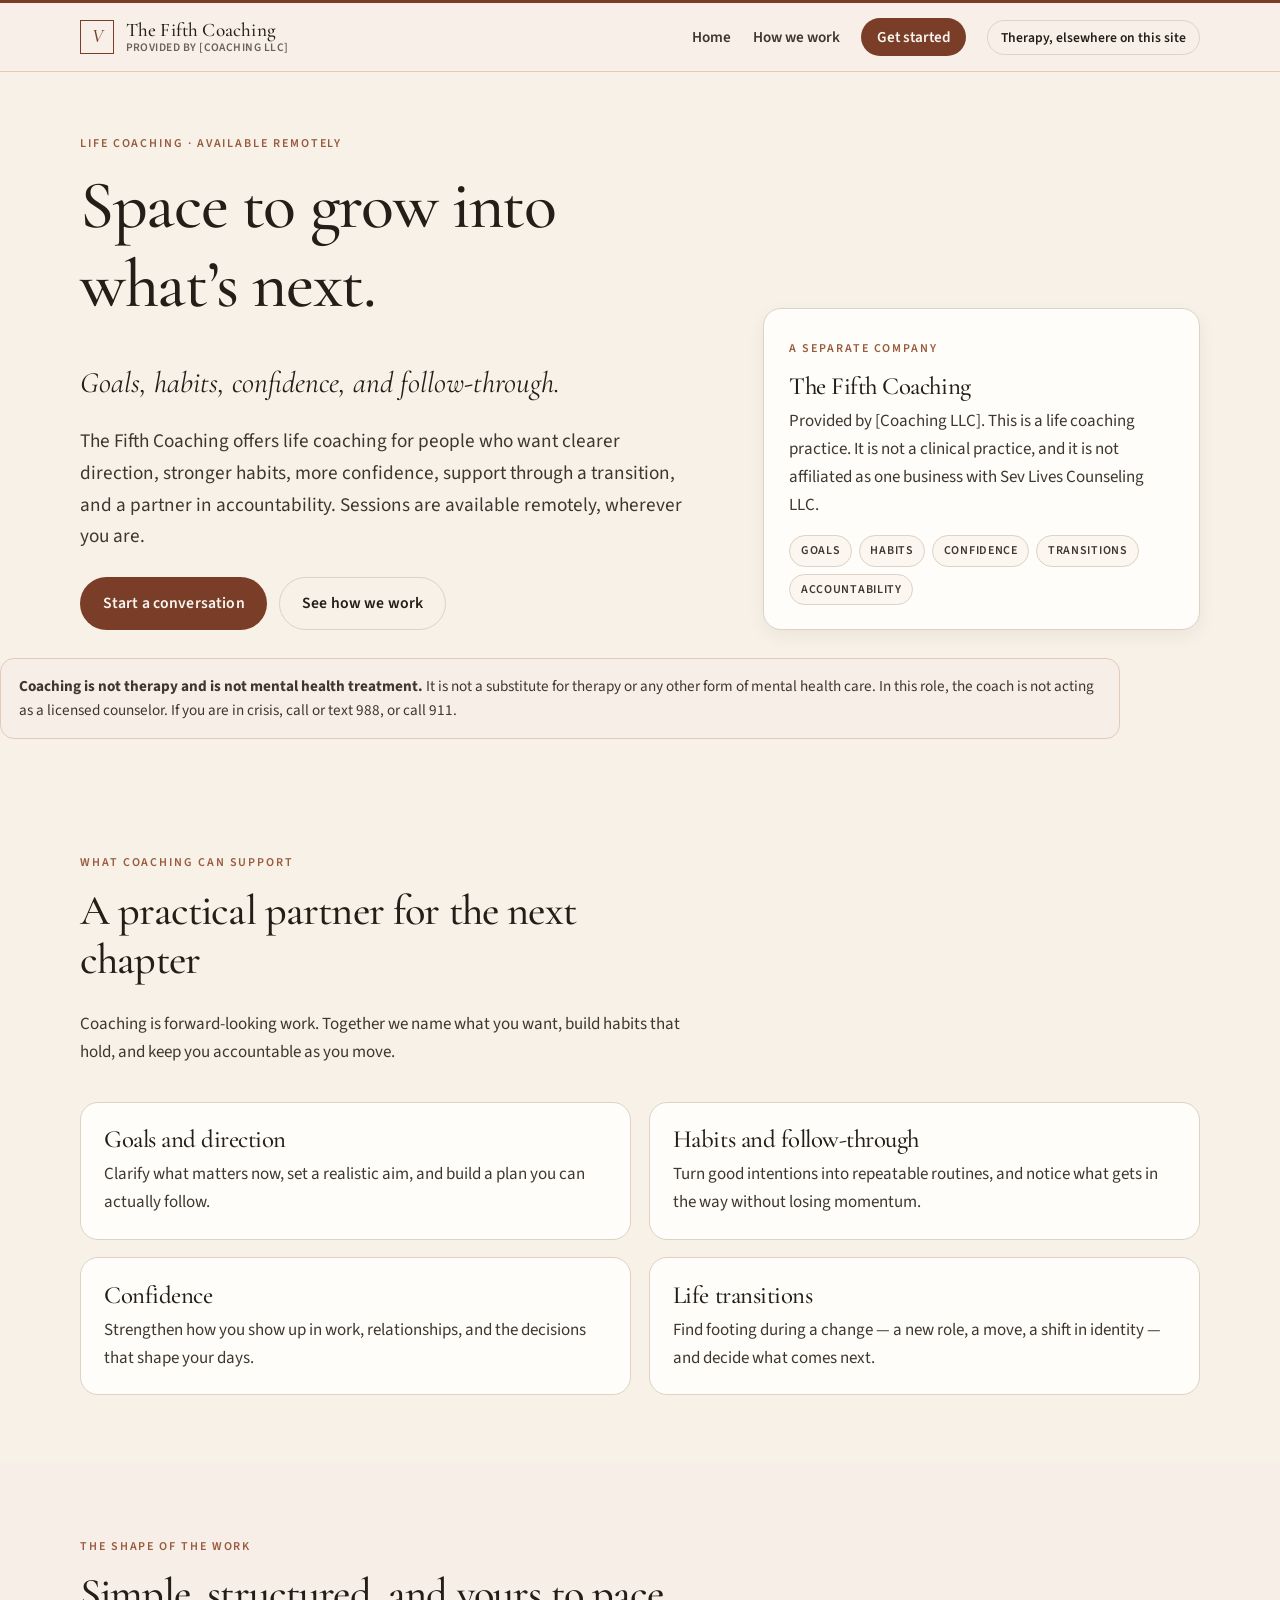
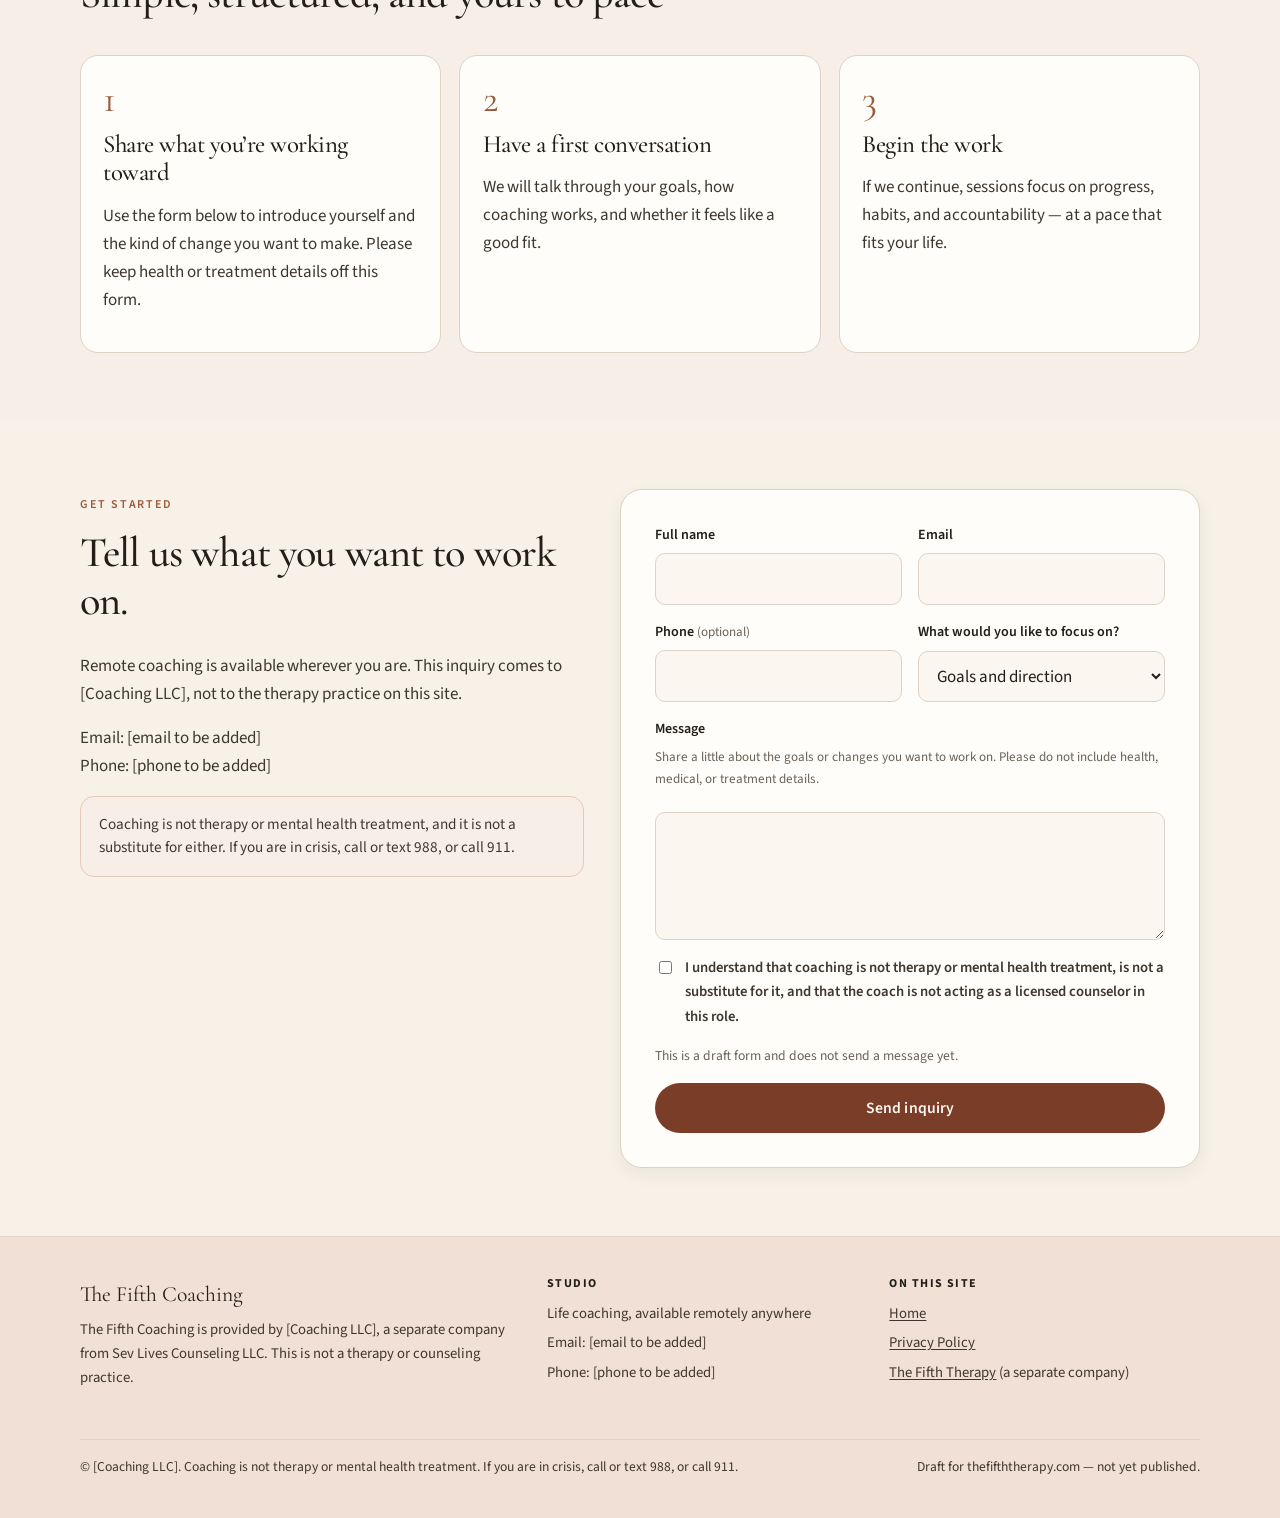
==== coaching.html @ 711035be "Add noindex preview of The Fifth Therapy draft site" ====
<!DOCTYPE html>
<html lang="en">
<head>
  <meta charset="UTF-8">
  <meta name="viewport" content="width=device-width, initial-scale=1">
  <meta name="robots" content="noindex, nofollow">
  <title>The Fifth Coaching | Life coaching, anywhere</title>
  <meta name="description" content="The Fifth Coaching, provided by [Coaching LLC], offers life coaching for goals, habits, confidence, transitions, and accountability. Available remotely anywhere. Coaching is not therapy.">
  <link rel="preconnect" href="https://fonts.googleapis.com">
  <link rel="preconnect" href="https://fonts.gstatic.com" crossorigin>
  <link href="https://fonts.googleapis.com/css2?family=Cormorant+Garamond:ital,wght@0,400;0,500;0,600;1,400;1,500&family=Source+Sans+3:ital,wght@0,400;0,500;0,600;0,700;1,400&display=swap" rel="stylesheet">
  <link rel="stylesheet" href="css/styles.css">
</head>
<body class="page-coaching">
  <a class="skip-link" href="#main">Skip to content</a>

  <header class="site-header">
    <input class="nav-check" type="checkbox" id="nav-toggle" aria-hidden="true">
    <div class="nav-inner">
      <a class="brand" href="coaching.html">
        <span class="brand-mark" aria-hidden="true">V</span>
        <span class="brand-text">
          <span class="brand-name">The Fifth Coaching</span>
          <span class="brand-sub">Provided by [Coaching LLC]</span>
        </span>
      </a>
      <label class="nav-toggle" for="nav-toggle"><span class="bars" aria-hidden="true"></span>Menu</label>
      <ul class="nav-links">
        <li><a href="index.html">Home</a></li>
        <li><a href="#work">How we work</a></li>
        <li><a class="is-cta" href="#start">Get started</a></li>
        <li><a class="is-other" href="therapy.html">Therapy, elsewhere on this site</a></li>
      </ul>
    </div>
  </header>

  <main id="main">
    <section class="hero">
      <div class="wrap hero-grid">
        <div>
          <p class="eyebrow">Life coaching &middot; Available remotely</p>
          <h1>Space to grow into what’s next.</h1>
          <p class="tagline">Goals, habits, confidence, and follow-through.</p>
          <p class="lede">The Fifth Coaching offers life coaching for people who want clearer direction, stronger habits, more confidence, support through a transition, and a partner in accountability. Sessions are available remotely, wherever you are.</p>
          <div class="btn-row">
            <a class="btn btn-coa" href="#start">Start a conversation</a>
            <a class="btn btn-ghost" href="#work">See how we work</a>
          </div>
        </div>
        <aside class="hero-card">
          <p class="eyebrow">A separate company</p>
          <h2>The Fifth Coaching</h2>
          <p>Provided by [Coaching LLC]. This is a life coaching practice. It is not a clinical practice, and it is not affiliated as one business with Sev Lives Counseling LLC.</p>
          <div class="cred-row">
            <span class="cred">Goals</span>
            <span class="cred">Habits</span>
            <span class="cred">Confidence</span>
            <span class="cred">Transitions</span>
            <span class="cred">Accountability</span>
          </div>
        </aside>
      </div>
      <div class="wrap notice-stack">
        <div class="notice notice-disclaimer" role="note">
          <p><strong>Coaching is not therapy and is not mental health treatment.</strong> It is not a substitute for therapy or any other form of mental health care. In this role, the coach is not acting as a licensed counselor. If you are in crisis, call or text 988, or call 911.</p>
        </div>
      </div>
    </section>

    <section class="section" id="work">
      <div class="wrap">
        <div class="section-header">
          <p class="eyebrow">What coaching can support</p>
          <h2>A practical partner for the next chapter</h2>
          <p>Coaching is forward-looking work. Together we name what you want, build habits that hold, and keep you accountable as you move.</p>
        </div>
        <div class="card-grid">
          <article class="card">
            <h3>Goals and direction</h3>
            <p>Clarify what matters now, set a realistic aim, and build a plan you can actually follow.</p>
          </article>
          <article class="card">
            <h3>Habits and follow-through</h3>
            <p>Turn good intentions into repeatable routines, and notice what gets in the way without losing momentum.</p>
          </article>
          <article class="card">
            <h3>Confidence</h3>
            <p>Strengthen how you show up in work, relationships, and the decisions that shape your days.</p>
          </article>
          <article class="card">
            <h3>Life transitions</h3>
            <p>Find footing during a change — a new role, a move, a shift in identity — and decide what comes next.</p>
          </article>
        </div>
      </div>
    </section>

    <section class="section section-alt">
      <div class="wrap">
        <div class="section-header">
          <p class="eyebrow">The shape of the work</p>
          <h2>Simple, structured, and yours to pace</h2>
        </div>
        <div class="steps">
          <article class="step">
            <span class="step-num">1</span>
            <h3>Share what you’re working toward</h3>
            <p>Use the form below to introduce yourself and the kind of change you want to make. Please keep health or treatment details off this form.</p>
          </article>
          <article class="step">
            <span class="step-num">2</span>
            <h3>Have a first conversation</h3>
            <p>We will talk through your goals, how coaching works, and whether it feels like a good fit.</p>
          </article>
          <article class="step">
            <span class="step-num">3</span>
            <h3>Begin the work</h3>
            <p>If we continue, sessions focus on progress, habits, and accountability — at a pace that fits your life.</p>
          </article>
        </div>
      </div>
    </section>

    <section class="section" id="start">
      <div class="wrap split-form">
        <div class="section-header" style="margin-bottom:0;">
          <p class="eyebrow">Get started</p>
          <h2>Tell us what you want to work on.</h2>
          <p>Remote coaching is available wherever you are. This inquiry comes to [Coaching LLC], not to the therapy practice on this site.</p>
          <p>Email: [email to be added]<br>Phone: [phone to be added]</p>
          <div class="notice notice-disclaimer">
            <p>Coaching is not therapy or mental health treatment, and it is not a substitute for either. If you are in crisis, call or text 988, or call 911.</p>
          </div>
        </div>
        <div class="form-block">
          <form action="#" method="post" onsubmit="return false;" aria-label="Coaching inquiry">
            <div class="field-row">
              <div class="field">
                <label for="c-name">Full name</label>
                <input id="c-name" name="name" type="text" autocomplete="name" required>
              </div>
              <div class="field">
                <label for="c-email">Email</label>
                <input id="c-email" name="email" type="email" autocomplete="email" required>
              </div>
            </div>
            <div class="field-row">
              <div class="field">
                <label for="c-phone">Phone <span class="hint">(optional)</span></label>
                <input id="c-phone" name="phone" type="tel" autocomplete="tel">
              </div>
              <div class="field">
                <label for="c-focus">What would you like to focus on?</label>
                <select id="c-focus" name="focus">
                  <option value="goals">Goals and direction</option>
                  <option value="habits">Habits and follow-through</option>
                  <option value="confidence">Confidence</option>
                  <option value="transitions">A life transition</option>
                  <option value="accountability">Accountability</option>
                  <option value="other">Something else</option>
                </select>
              </div>
            </div>
            <div class="field">
              <label for="c-msg">Message</label>
              <p class="hint" id="c-msg-hint">Share a little about the goals or changes you want to work on. Please do not include health, medical, or treatment details.</p>
              <textarea id="c-msg" name="message" aria-describedby="c-msg-hint"></textarea>
            </div>
            <label class="checkbox">
              <input type="checkbox" name="disclaimer" required>
              <span>I understand that coaching is not therapy or mental health treatment, is not a substitute for it, and that the coach is not acting as a licensed counselor in this role.</span>
            </label>
            <p class="form-note">This is a draft form and does not send a message yet.</p>
            <button class="btn btn-coa" type="submit">Send inquiry</button>
          </form>
        </div>
      </div>
    </section>
  </main>

  <footer class="site-footer">
    <div class="wrap">
      <div class="footer-grid">
        <div>
          <span class="footer-brand">The Fifth Coaching</span>
          <p>The Fifth Coaching is provided by [Coaching LLC], a separate company from Sev Lives Counseling LLC. This is not a therapy or counseling practice.</p>
        </div>
        <div>
          <h2>Studio</h2>
          <ul>
            <li>Life coaching, available remotely anywhere</li>
            <li>Email: [email to be added]</li>
            <li>Phone: [phone to be added]</li>
          </ul>
        </div>
        <div>
          <h2>On this site</h2>
          <ul>
            <li><a href="index.html">Home</a></li>
            <li><a href="privacy.html">Privacy Policy</a></li>
            <li><a href="therapy.html">The Fifth Therapy</a> (a separate company)</li>
          </ul>
        </div>
      </div>
      <div class="footer-bottom">
        <p>&copy; [Coaching LLC]. Coaching is not therapy or mental health treatment. If you are in crisis, call or text 988, or call 911.</p>
        <p>Draft for thefifththerapy.com &mdash; not yet published.</p>
      </div>
    </div>
  </footer>
</body>
</html>
---- css/styles.css ----
/* The Fifth Therapy / The Fifth Coaching — shared stylesheet
   Static draft. No build step required. */

:root {
  --paper: #f7f1e8;
  --paper-deep: #efe6d8;
  --cream: #fbf7f0;
  --white: #fffdf9;
  --ink: #241e18;
  --ink-soft: #3f372f;
  --muted: #6a6157;
  --line: #ddd2c3;
  --shadow: 0 18px 40px rgba(36, 30, 24, 0.08);
  --shadow-sm: 0 6px 18px rgba(36, 30, 24, 0.06);

  --thy: #2f453c;
  --thy-mid: #4a675a;
  --thy-soft: #dce6e0;
  --thy-wash: #eef3f0;
  --thy-on: #f6f1e8;

  --coa: #7a3e28;
  --coa-mid: #9a5a3d;
  --coa-soft: #f0ddd3;
  --coa-wash: #f7eee8;
  --coa-on: #fbf6f1;

  --crisis: #5c3a32;
  --crisis-bg: #f6ebe6;

  --serif: "Cormorant Garamond", "Palatino Linotype", Palatino, "Times New Roman", serif;
  --sans: "Source Sans 3", "Source Sans Pro", "Segoe UI", Calibri, sans-serif;

  --max: 1120px;
  --narrow: 760px;
  --radius: 18px;
  --ease: 220ms ease;
}

*, *::before, *::after { box-sizing: border-box; }
html { scroll-behavior: smooth; }
@media (prefers-reduced-motion: reduce) {
  html { scroll-behavior: auto; }
  *, *::before, *::after {
    animation: none !important;
    transition: none !important;
  }
}

body {
  margin: 0;
  font-family: var(--sans);
  font-size: 1.0625rem;
  line-height: 1.65;
  color: var(--ink);
  background: var(--paper);
  -webkit-font-smoothing: antialiased;
  text-rendering: optimizeLegibility;
}

img { max-width: 100%; display: block; }
h1, h2, h3, h4 {
  font-family: var(--serif);
  font-weight: 500;
  line-height: 1.15;
  letter-spacing: -0.02em;
  color: var(--ink);
  margin: 0 0 0.6em;
}
h1 { font-size: clamp(2.5rem, 6vw, 4.25rem); }
h2 { font-size: clamp(1.85rem, 3.6vw, 2.65rem); }
h3 { font-size: clamp(1.25rem, 2vw, 1.55rem); }
p { margin: 0 0 1rem; color: var(--ink-soft); }
a { color: inherit; }
p a, .prose a { color: var(--thy); text-decoration-thickness: 1px; text-underline-offset: 0.18em; }
.page-coaching p a, .page-coaching .prose a { color: var(--coa); }

:focus-visible {
  outline: 3px solid var(--thy-mid);
  outline-offset: 3px;
}
.page-coaching :focus-visible { outline-color: var(--coa-mid); }

.skip-link {
  position: absolute;
  left: 1rem;
  top: -4rem;
  z-index: 200;
  background: var(--ink);
  color: var(--cream);
  padding: 0.6rem 1rem;
  border-radius: 6px;
}
.skip-link:focus { top: 1rem; }

.wrap {
  width: min(100% - 2.5rem, var(--max));
  margin-inline: auto;
}
.wrap-narrow { width: min(100% - 2.5rem, var(--narrow)); margin-inline: auto; }

.eyebrow {
  display: inline-block;
  font-family: var(--sans);
  font-size: 0.75rem;
  font-weight: 600;
  letter-spacing: 0.16em;
  text-transform: uppercase;
  color: var(--thy-mid);
  margin-bottom: 0.85rem;
}
.page-coaching .eyebrow, .coa-accent .eyebrow { color: var(--coa-mid); }

.lede {
  font-size: 1.2rem;
  max-width: 38rem;
}
.tagline {
  font-family: var(--serif);
  font-style: italic;
  font-size: clamp(1.35rem, 2.4vw, 1.85rem);
  color: var(--ink);
  margin: -0.35rem 0 1.15rem;
}

/* Buttons */
.btn {
  display: inline-flex;
  align-items: center;
  justify-content: center;
  gap: 0.45rem;
  padding: 0.8rem 1.35rem;
  border-radius: 999px;
  border: 1px solid transparent;
  font-family: var(--sans);
  font-size: 0.98rem;
  font-weight: 600;
  letter-spacing: 0.01em;
  text-decoration: none;
  cursor: pointer;
  background: none;
  transition: background var(--ease), color var(--ease), border-color var(--ease), transform var(--ease);
}
.btn:hover { transform: translateY(-1px); }
.btn-thy { background: var(--thy); color: var(--thy-on); }
.btn-thy:hover { background: #24362f; color: var(--thy-on); }
.btn-coa { background: var(--coa); color: var(--coa-on); }
.btn-coa:hover { background: #632f1d; color: var(--coa-on); }
.btn-ghost {
  border-color: var(--line);
  color: var(--ink);
  background: transparent;
}
.btn-ghost:hover { border-color: var(--ink); background: var(--white); }
.btn-row { display: flex; flex-wrap: wrap; gap: 0.75rem; margin-top: 1.5rem; }

/* Notices */
.notice {
  border-radius: 14px;
  padding: 1rem 1.15rem;
  font-size: 0.95rem;
  line-height: 1.55;
}
.notice p:last-child { margin-bottom: 0; }
.notice-crisis {
  background: var(--crisis-bg);
  border: 1px solid #e4c9c0;
  color: var(--crisis);
}
.notice-crisis strong { color: var(--ink); }
.notice-nj {
  background: var(--thy-wash);
  border: 1px solid #c9d6ce;
  color: var(--thy);
}
.notice-disclaimer {
  background: var(--coa-wash);
  border: 1px solid #e4c9b8;
  color: var(--coa);
}
.notice-form {
  background: #f3eee6;
  border: 1px solid var(--line);
  color: var(--ink-soft);
}
.notice-stack { display: grid; gap: 0.85rem; margin: 1.75rem 0 0; }

/* Nav */
.site-header {
  position: sticky;
  top: 0;
  z-index: 50;
  backdrop-filter: blur(16px);
  -webkit-backdrop-filter: blur(16px);
}
.page-home .site-header,
.page-privacy .site-header {
  background: rgba(247, 241, 232, 0.92);
  border-bottom: 1px solid var(--line);
}
.page-therapy .site-header {
  background: rgba(238, 243, 240, 0.94);
  border-bottom: 1px solid #c9d6ce;
  border-top: 3px solid var(--thy);
}
.page-coaching .site-header {
  background: rgba(247, 238, 232, 0.94);
  border-bottom: 1px solid #e4c9b8;
  border-top: 3px solid var(--coa);
}

.nav-inner {
  width: min(100% - 2.5rem, var(--max));
  margin-inline: auto;
  display: flex;
  align-items: center;
  justify-content: space-between;
  gap: 1rem;
  padding: 0.85rem 0;
  min-height: 4.25rem;
}

.brand {
  display: flex;
  align-items: center;
  gap: 0.7rem;
  text-decoration: none;
  color: var(--ink);
  min-width: 0;
}
.brand-mark {
  flex: 0 0 auto;
  width: 2.15rem;
  height: 2.15rem;
  border: 1px solid currentColor;
  display: grid;
  place-items: center;
  font-family: var(--serif);
  font-size: 1.2rem;
  font-weight: 500;
  font-style: italic;
  line-height: 1;
}
.brand-text { display: flex; flex-direction: column; line-height: 1.15; }
.brand-name {
  font-family: var(--serif);
  font-size: 1.2rem;
  font-weight: 500;
  letter-spacing: 0.01em;
}
.brand-sub {
  font-size: 0.72rem;
  letter-spacing: 0.04em;
  text-transform: uppercase;
  color: var(--muted);
  font-weight: 600;
}
.page-therapy .brand-mark { color: var(--thy); }
.page-coaching .brand-mark { color: var(--coa); }

.nav-toggle {
  display: none;
  align-items: center;
  justify-content: center;
  gap: 0.4rem;
  min-width: 2.5rem;
  height: 2.4rem;
  padding: 0 0.7rem;
  border: 1.5px solid var(--ink);
  background: var(--white);
  border-radius: 8px;
  cursor: pointer;
  color: var(--ink);
  font-family: var(--sans);
  font-size: 0.82rem;
  font-weight: 700;
  letter-spacing: 0.06em;
  text-transform: uppercase;
}
.nav-toggle .bars,
.nav-toggle .bars::before,
.nav-toggle .bars::after {
  display: block;
  width: 1.05rem;
  height: 2px;
  background: var(--ink);
  margin: 0;
  position: relative;
}
.nav-toggle .bars::before,
.nav-toggle .bars::after {
  content: "";
  position: absolute;
  left: 0;
}
.nav-toggle .bars::before { top: -5px; }
.nav-toggle .bars::after { top: 5px; }

.nav-links {
  display: flex;
  align-items: center;
  gap: 1.35rem;
  list-style: none;
  margin: 0;
  padding: 0;
}
.nav-links a {
  text-decoration: none;
  font-size: 0.95rem;
  font-weight: 600;
  color: var(--ink-soft);
}
.nav-links a:hover { color: var(--ink); }
.nav-links .is-other {
  font-weight: 600;
  padding: 0.45rem 0.8rem;
  border: 1px solid var(--line);
  border-radius: 999px;
  font-size: 0.85rem;
  color: var(--ink);
}
.page-therapy .nav-links .is-cta { background: var(--thy); color: var(--thy-on); border-radius: 999px; padding: 0.5rem 0.95rem; }
.page-coaching .nav-links .is-cta { background: var(--coa); color: var(--coa-on); border-radius: 999px; padding: 0.5rem 0.95rem; }

.nav-check { position: absolute; opacity: 0; pointer-events: none; }

/* Home */
.home-hero {
  width: min(100% - 2.5rem, var(--max));
  margin: 2.25rem auto 1.25rem;
  text-align: center;
}
.home-kicker {
  font-size: 0.78rem;
  font-weight: 600;
  letter-spacing: 0.18em;
  text-transform: uppercase;
  color: var(--muted);
  margin-bottom: 0.7rem;
}
.home-hero h1 {
  font-weight: 500;
  margin-bottom: 0.4rem;
}
.home-hero .intro {
  max-width: 36rem;
  margin: 0 auto;
  color: var(--muted);
}

.split {
  width: min(100%, 1280px);
  margin: 0 auto 2.5rem;
  display: grid;
  grid-template-columns: 1fr 1fr;
  min-height: 70vh;
  border-top: 1px solid var(--line);
  border-bottom: 1px solid var(--line);
}
.split-panel {
  padding: clamp(2rem, 5vw, 4.25rem) clamp(1.5rem, 4vw, 3.5rem);
  display: flex;
  flex-direction: column;
  justify-content: space-between;
  gap: 2.5rem;
  position: relative;
}
.split-therapy { background: linear-gradient(180deg, #eef3f0 0%, #e4ece7 100%); }
.split-coaching { background: linear-gradient(180deg, #f7eee8 0%, #f0e0d6 100%); border-left: 1px solid #e0d0c4; }
.split-copy h2 {
  font-size: clamp(2.2rem, 5vw, 3.6rem);
  margin-bottom: 0.35rem;
}
.split-copy .tagline { margin-bottom: 1rem; }
.split-meta {
  display: grid;
  gap: 0.45rem;
  margin-top: 1.5rem;
  font-size: 0.92rem;
  color: var(--ink-soft);
}
.split-meta span { display: flex; gap: 0.55rem; align-items: flex-start; }
.split-meta svg { flex: 0 0 auto; margin-top: 0.2rem; }
.split-foot { display: flex; flex-direction: column; align-items: flex-start; gap: 0.85rem; }
.split-entity {
  font-size: 0.82rem;
  color: var(--muted);
  margin: 0;
  max-width: 22rem;
}

.home-clarify {
  width: min(100% - 2.5rem, var(--max));
  margin: 0 auto 3rem;
  display: grid;
  grid-template-columns: 1.2fr 1fr;
  gap: 2rem;
  align-items: start;
}
.home-clarify h2 { font-size: 1.85rem; }
.home-clarify p:last-child { margin-bottom: 0; }

/* Sections */
.section { padding: 4.25rem 0; }
.section-alt { background: var(--paper-deep); }
.page-therapy .section-alt { background: var(--thy-wash); }
.page-coaching .section-alt { background: var(--coa-wash); }
.section-header { max-width: 38rem; margin-bottom: 2.25rem; }

.hero {
  padding: 3.5rem 0 2.5rem;
}
.hero-grid {
  display: grid;
  grid-template-columns: 1.25fr 0.85fr;
  gap: 2.5rem;
  align-items: end;
}
.hero-card {
  background: var(--white);
  border: 1px solid var(--line);
  border-radius: var(--radius);
  padding: 1.5rem 1.6rem;
  box-shadow: var(--shadow-sm);
}
.hero-card h2 { font-size: 1.55rem; margin-bottom: 0.4rem; }
.cred-row { display: flex; flex-wrap: wrap; gap: 0.45rem; margin-top: 1rem; }
.cred {
  font-size: 0.75rem;
  font-weight: 600;
  letter-spacing: 0.06em;
  text-transform: uppercase;
  border: 1px solid var(--line);
  border-radius: 999px;
  padding: 0.3rem 0.65rem;
  color: var(--ink-soft);
  background: var(--cream);
}

.card-grid {
  display: grid;
  grid-template-columns: repeat(2, 1fr);
  gap: 1.1rem;
}
.card {
  background: var(--white);
  border: 1px solid var(--line);
  border-radius: var(--radius);
  padding: 1.4rem 1.45rem;
}
.card h3 { margin-bottom: 0.4rem; }
.card p:last-child { margin: 0; }

.steps {
  display: grid;
  grid-template-columns: repeat(3, 1fr);
  gap: 1.15rem;
  counter-reset: step;
}
.step {
  background: var(--white);
  border: 1px solid var(--line);
  border-radius: var(--radius);
  padding: 1.5rem 1.4rem 1.4rem;
  position: relative;
}
.step-num {
  font-family: var(--serif);
  font-size: 2.4rem;
  line-height: 1;
  color: var(--thy-mid);
  display: block;
  margin-bottom: 0.7rem;
}
.page-coaching .step-num { color: var(--coa-mid); }

.about-grid {
  display: grid;
  grid-template-columns: 0.8fr 1.2fr;
  gap: 2.5rem;
  align-items: center;
}
.portrait {
  aspect-ratio: 4 / 5;
  border-radius: var(--radius);
  background:
    linear-gradient(180deg, rgba(47, 69, 60, 0.08), rgba(47, 69, 60, 0.22)),
    var(--thy-soft);
  display: flex;
  flex-direction: column;
  justify-content: flex-end;
  padding: 1.4rem;
  color: var(--thy);
  border: 1px solid #c9d6ce;
}
.page-coaching .portrait {
  background:
    linear-gradient(180deg, rgba(122, 62, 40, 0.08), rgba(122, 62, 40, 0.2)),
    var(--coa-soft);
  border-color: #e4c9b8;
  color: var(--coa);
}
.portrait-initial {
  font-family: var(--serif);
  font-size: 5rem;
  line-height: 1;
  margin-bottom: auto;
  opacity: 0.85;
}
.portrait strong { display: block; font-family: var(--serif); font-size: 1.35rem; font-weight: 500; color: var(--ink); }
.portrait span { font-size: 0.92rem; }

.cta-band {
  padding: 3.5rem 0;
  text-align: center;
}
.page-therapy .cta-band { background: var(--thy); color: var(--thy-on); }
.page-coaching .cta-band { background: var(--coa); color: var(--coa-on); }
.cta-band h2, .cta-band p { color: inherit; }
.cta-band p { opacity: 0.88; max-width: 34rem; margin: 0 auto 1.4rem; }
.page-therapy .cta-band .btn { background: var(--thy-on); color: var(--thy); }
.page-coaching .cta-band .btn { background: var(--coa-on); color: var(--coa); }

/* Forms */
.form-block {
  background: var(--white);
  border: 1px solid var(--line);
  border-radius: calc(var(--radius) + 4px);
  padding: clamp(1.4rem, 3vw, 2.1rem);
  box-shadow: var(--shadow-sm);
}
form { display: grid; gap: 1rem; }
.field { display: grid; gap: 0.35rem; }
.field-row { display: grid; grid-template-columns: 1fr 1fr; gap: 1rem; }
label, .label {
  font-size: 0.88rem;
  font-weight: 600;
  color: var(--ink);
}
.hint { font-size: 0.82rem; color: var(--muted); font-weight: 400; }
input[type="text"],
input[type="email"],
input[type="tel"],
select,
textarea {
  width: 100%;
  font: inherit;
  color: var(--ink);
  background: var(--cream);
  border: 1px solid var(--line);
  border-radius: 10px;
  padding: 0.7rem 0.85rem;
}
textarea { min-height: 8rem; resize: vertical; }
input:focus, select:focus, textarea:focus {
  outline: 3px solid color-mix(in srgb, var(--thy-mid) 45%, white);
  border-color: var(--thy-mid);
}
.page-coaching input:focus,
.page-coaching select:focus,
.page-coaching textarea:focus {
  outline-color: color-mix(in srgb, var(--coa-mid) 45%, white);
  border-color: var(--coa-mid);
}
.checkbox {
  display: flex;
  gap: 0.65rem;
  align-items: flex-start;
  font-size: 0.92rem;
  color: var(--ink-soft);
}
.checkbox input { margin-top: 0.3rem; accent-color: var(--thy); }
.page-coaching .checkbox input { accent-color: var(--coa); }
.form-note { font-size: 0.85rem; color: var(--muted); margin: 0; }

/* Privacy */
.prose h2 { margin-top: 2rem; }
.prose ul { color: var(--ink-soft); padding-left: 1.15rem; }
.prose li { margin: 0.35rem 0; }
.draft-banner {
  background: var(--paper-deep);
  border: 1px dashed #c9bba8;
  border-radius: 12px;
  padding: 0.9rem 1rem;
  font-size: 0.95rem;
  margin-bottom: 1.5rem;
}

/* Footer */
.site-footer {
  border-top: 1px solid var(--line);
  padding: 2.5rem 0 1.5rem;
  background: #efe8dc;
  color: var(--ink-soft);
  font-size: 0.92rem;
}
.page-therapy .site-footer { background: #e4ece7; }
.page-coaching .site-footer { background: #f0e0d6; }
.footer-grid {
  display: grid;
  grid-template-columns: 1.4fr 1fr 1fr;
  gap: 2rem;
  margin-bottom: 2rem;
}
.footer-brand {
  font-family: var(--serif);
  font-size: 1.35rem;
  color: var(--ink);
  display: block;
  margin-bottom: 0.35rem;
}
.site-footer h2 {
  font-family: var(--sans);
  font-size: 0.75rem;
  font-weight: 700;
  letter-spacing: 0.12em;
  text-transform: uppercase;
  margin: 0 0 0.7rem;
}
.site-footer ul { list-style: none; margin: 0; padding: 0; }
.site-footer li + li { margin-top: 0.35rem; }
.site-footer a { text-decoration: underline; text-underline-offset: 0.15em; }
.footer-bottom {
  border-top: 1px solid var(--line);
  padding-top: 1rem;
  display: flex;
  flex-wrap: wrap;
  justify-content: space-between;
  gap: 0.7rem;
  font-size: 0.85rem;
  color: var(--muted);
}
.home-footer .footer-grid { grid-template-columns: 1fr 1fr; }
.home-foot-col {
  background: rgba(255,253,249,0.5);
  border: 1px solid var(--line);
  border-radius: var(--radius);
  padding: 1.3rem 1.4rem;
}

/* Responsive */
@media (max-width: 860px) {
  .nav-toggle { display: inline-flex; align-items: center; justify-content: center; }
  .nav-links {
    display: none;
    position: absolute;
    left: 0; right: 0;
    top: 100%;
    background: var(--cream);
    border-bottom: 1px solid var(--line);
    flex-direction: column;
    align-items: stretch;
    padding: 0.75rem 1.25rem 1.1rem;
    gap: 0.35rem;
  }
  .nav-links a { padding: 0.55rem 0.2rem; }
  .nav-links .is-cta, .nav-links .is-other { text-align: center; }
  .nav-check:checked ~ .nav-inner .nav-links { display: flex; }
  .nav-check:checked ~ .nav-inner .nav-toggle { background: var(--paper-deep); }
  .site-header { position: sticky; }

  .split { grid-template-columns: 1fr; min-height: 0; border-top: 0; }
  .split-coaching { border-left: 0; border-top: 1px solid #e0d0c4; }
  .hero-grid, .about-grid, .home-clarify, .field-row, .card-grid, .steps, .footer-grid, .home-footer .footer-grid {
    grid-template-columns: 1fr;
  }
  .home-hero { margin-top: 1.5rem; }
}

@media (max-width: 520px) {
  .wrap, .nav-inner, .home-hero, .home-clarify { width: min(100% - 1.5rem, var(--max)); }
  .split-panel { padding: 2rem 1.4rem; }
  body { font-size: 1rem; }
}

.visually-hidden {
  position: absolute;
  width: 1px;
  height: 1px;
  padding: 0;
  margin: -1px;
  overflow: hidden;
  clip: rect(0, 0, 0, 0);
  white-space: nowrap;
  border: 0;
}

.split-form {
  display: grid;
  grid-template-columns: 1fr 1.15fr;
  gap: 2.25rem;
  align-items: start;
}
@media (max-width: 860px) {
  .split-form { grid-template-columns: 1fr; }
}
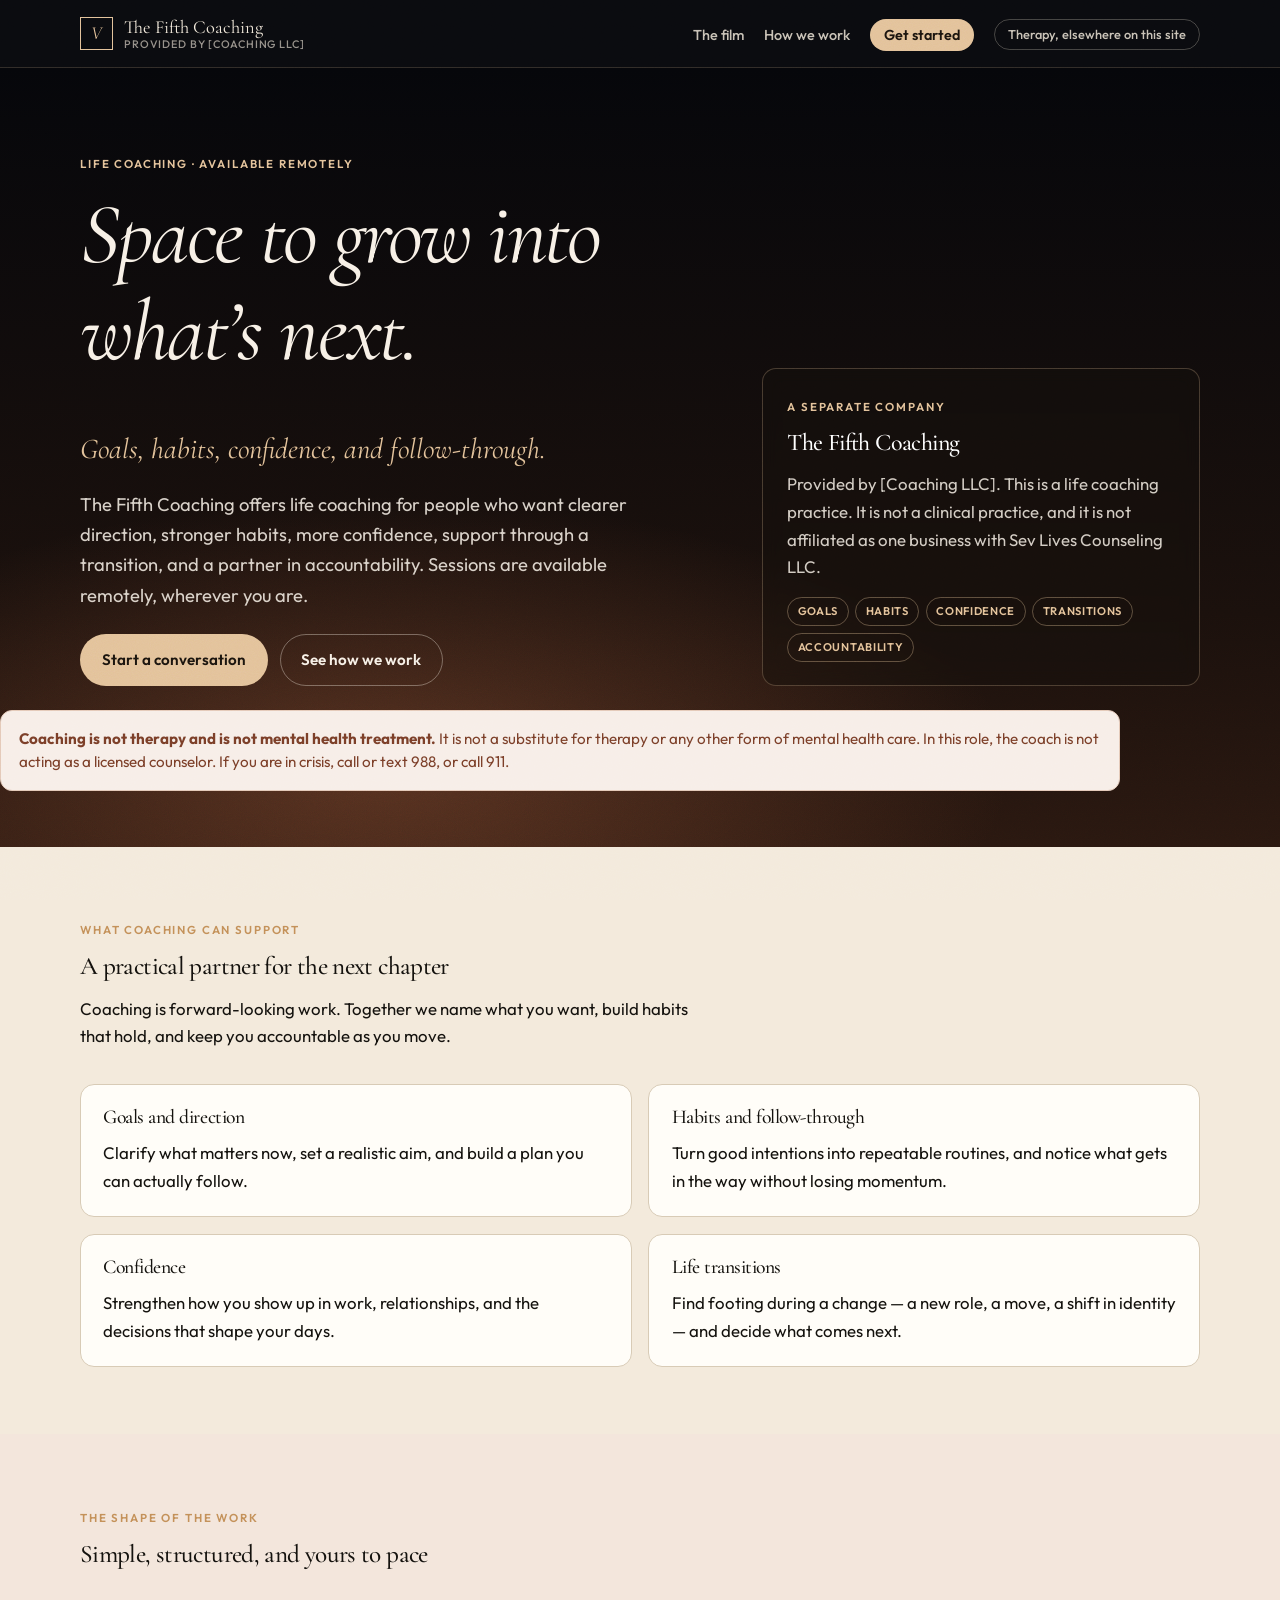
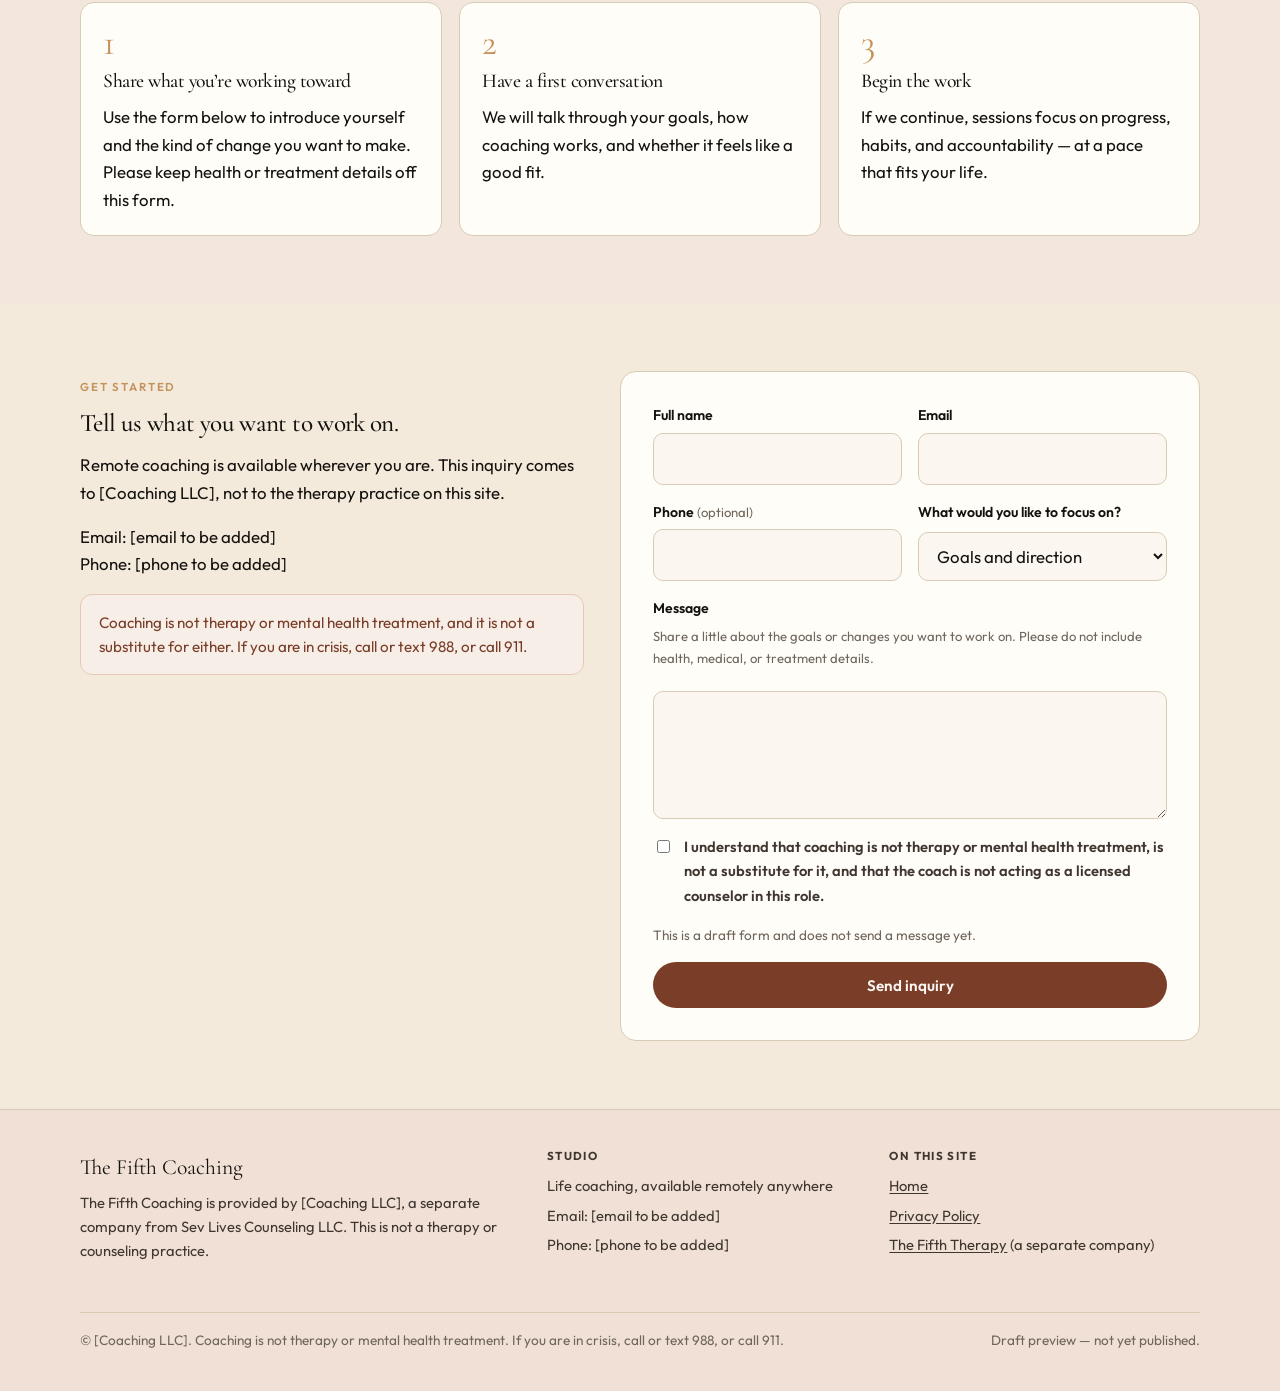
==== commit de6f2b4e: "Redesign preview as a cinematic scroll-driven short film" ====
--- a/coaching.html
+++ b/coaching.html
@@ -8,11 +8,12 @@
   <meta name="description" content="The Fifth Coaching, provided by [Coaching LLC], offers life coaching for goals, habits, confidence, transitions, and accountability. Available remotely anywhere. Coaching is not therapy.">
   <link rel="preconnect" href="https://fonts.googleapis.com">
   <link rel="preconnect" href="https://fonts.gstatic.com" crossorigin>
-  <link href="https://fonts.googleapis.com/css2?family=Cormorant+Garamond:ital,wght@0,400;0,500;0,600;1,400;1,500&family=Source+Sans+3:ital,wght@0,400;0,500;0,600;0,700;1,400&display=swap" rel="stylesheet">
+  <link href="https://fonts.googleapis.com/css2?family=Cormorant+Garamond:ital,wght@0,400;0,500;0,600;1,400;1,500;1,600&family=Outfit:wght@300;400;500;600;700&display=swap" rel="stylesheet">
   <link rel="stylesheet" href="css/styles.css">
 </head>
-<body class="page-coaching">
+<body class="page-inner page-coaching">
   <a class="skip-link" href="#main">Skip to content</a>
+  <div class="grain" aria-hidden="true"></div>
 
   <header class="site-header">
     <input class="nav-check" type="checkbox" id="nav-toggle" aria-hidden="true">
@@ -26,7 +27,7 @@
       </a>
       <label class="nav-toggle" for="nav-toggle"><span class="bars" aria-hidden="true"></span>Menu</label>
       <ul class="nav-links">
-        <li><a href="index.html">Home</a></li>
+        <li><a href="index.html">The film</a></li>
         <li><a href="#work">How we work</a></li>
         <li><a class="is-cta" href="#start">Get started</a></li>
         <li><a class="is-other" href="therapy.html">Therapy, elsewhere on this site</a></li>
@@ -35,15 +36,15 @@
   </header>
 
   <main id="main">
-    <section class="hero">
+    <section class="hero-cinematic">
       <div class="wrap hero-grid">
         <div>
-          <p class="eyebrow">Life coaching &middot; Available remotely</p>
+          <p class="eyebrow">Life coaching · Available remotely</p>
           <h1>Space to grow into what’s next.</h1>
           <p class="tagline">Goals, habits, confidence, and follow-through.</p>
           <p class="lede">The Fifth Coaching offers life coaching for people who want clearer direction, stronger habits, more confidence, support through a transition, and a partner in accountability. Sessions are available remotely, wherever you are.</p>
           <div class="btn-row">
-            <a class="btn btn-coa" href="#start">Start a conversation</a>
+            <a class="btn btn-gold" href="#start">Start a conversation</a>
             <a class="btn btn-ghost" href="#work">See how we work</a>
           </div>
         </div>
@@ -204,7 +205,7 @@
       </div>
       <div class="footer-bottom">
         <p>&copy; [Coaching LLC]. Coaching is not therapy or mental health treatment. If you are in crisis, call or text 988, or call 911.</p>
-        <p>Draft for thefifththerapy.com &mdash; not yet published.</p>
+        <p>Draft preview &mdash; not yet published.</p>
       </div>
     </div>
   </footer>
--- a/css/styles.css
+++ b/css/styles.css
@@ -1,59 +1,44 @@
-/* The Fifth Therapy / The Fifth Coaching — shared stylesheet
-   Static draft. No build step required. */
+/* The Fifth — cinematic draft */
 
 :root {
-  --paper: #f7f1e8;
-  --paper-deep: #efe6d8;
-  --cream: #fbf7f0;
-  --white: #fffdf9;
-  --ink: #241e18;
-  --ink-soft: #3f372f;
-  --muted: #6a6157;
-  --line: #ddd2c3;
-  --shadow: 0 18px 40px rgba(36, 30, 24, 0.08);
-  --shadow-sm: 0 6px 18px rgba(36, 30, 24, 0.06);
-
+  --night: #05060a;
+  --ink: #14120e;
+  --paper: #f3eadc;
+  --paper-deep: #e8dcc8;
+  --muted: #6f675c;
+  --line: #d8cbb6;
+  --gold: #e3c29a;
+  --gold-deep: #c4925a;
   --thy: #2f453c;
   --thy-mid: #4a675a;
-  --thy-soft: #dce6e0;
-  --thy-wash: #eef3f0;
-  --thy-on: #f6f1e8;
-
+  --thy-on: #f3eadc;
   --coa: #7a3e28;
   --coa-mid: #9a5a3d;
-  --coa-soft: #f0ddd3;
-  --coa-wash: #f7eee8;
   --coa-on: #fbf6f1;
-
   --crisis: #5c3a32;
   --crisis-bg: #f6ebe6;
-
-  --serif: "Cormorant Garamond", "Palatino Linotype", Palatino, "Times New Roman", serif;
-  --sans: "Source Sans 3", "Source Sans Pro", "Segoe UI", Calibri, sans-serif;
-
+  --serif: "Cormorant Garamond", "Palatino Linotype", Palatino, serif;
+  --sans: "Outfit", "Segoe UI", sans-serif;
+  --letterbox: 7vh;
+  --p: 0;
   --max: 1120px;
-  --narrow: 760px;
-  --radius: 18px;
-  --ease: 220ms ease;
 }
 
 *, *::before, *::after { box-sizing: border-box; }
-html { scroll-behavior: smooth; }
+html { scroll-behavior: auto; }
+html.is-reduced { scroll-behavior: smooth; }
 @media (prefers-reduced-motion: reduce) {
   html { scroll-behavior: auto; }
-  *, *::before, *::after {
-    animation: none !important;
-    transition: none !important;
-  }
-}
-
+  *, *::before, *::after { animation: none !important; transition: none !important; }
+}
+
+html, body { margin: 0; min-height: 100%; }
 body {
-  margin: 0;
   font-family: var(--sans);
-  font-size: 1.0625rem;
+  font-size: 1.05rem;
   line-height: 1.65;
   color: var(--ink);
-  background: var(--paper);
+  background: var(--night);
   -webkit-font-smoothing: antialiased;
   text-rendering: optimizeLegibility;
 }
@@ -62,556 +47,696 @@
 h1, h2, h3, h4 {
   font-family: var(--serif);
   font-weight: 500;
-  line-height: 1.15;
-  letter-spacing: -0.02em;
-  color: var(--ink);
-  margin: 0 0 0.6em;
-}
-h1 { font-size: clamp(2.5rem, 6vw, 4.25rem); }
-h2 { font-size: clamp(1.85rem, 3.6vw, 2.65rem); }
-h3 { font-size: clamp(1.25rem, 2vw, 1.55rem); }
-p { margin: 0 0 1rem; color: var(--ink-soft); }
+  line-height: 1.12;
+  letter-spacing: -0.025em;
+  margin: 0 0 0.55em;
+  color: inherit;
+}
+p { margin: 0 0 1rem; }
 a { color: inherit; }
-p a, .prose a { color: var(--thy); text-decoration-thickness: 1px; text-underline-offset: 0.18em; }
-.page-coaching p a, .page-coaching .prose a { color: var(--coa); }
-
-:focus-visible {
-  outline: 3px solid var(--thy-mid);
-  outline-offset: 3px;
-}
-.page-coaching :focus-visible { outline-color: var(--coa-mid); }
+:focus-visible { outline: 2px solid var(--gold); outline-offset: 3px; }
 
 .skip-link {
   position: absolute;
   left: 1rem;
-  top: -4rem;
-  z-index: 200;
-  background: var(--ink);
-  color: var(--cream);
+  top: -5rem;
+  z-index: 400;
+  background: #fff;
+  color: #111;
   padding: 0.6rem 1rem;
-  border-radius: 6px;
 }
 .skip-link:focus { top: 1rem; }
 
-.wrap {
-  width: min(100% - 2.5rem, var(--max));
-  margin-inline: auto;
-}
-.wrap-narrow { width: min(100% - 2.5rem, var(--narrow)); margin-inline: auto; }
-
-.eyebrow {
+/* Film chrome */
+.letterbox {
+  position: fixed;
+  left: 0;
+  right: 0;
+  height: var(--letterbox);
+  z-index: 80;
+  background: #000;
+  display: flex;
+  align-items: center;
+  justify-content: space-between;
+  padding: 0 1.4rem;
+  color: rgba(243, 234, 220, 0.72);
+  font-size: 0.68rem;
+  letter-spacing: 0.16em;
+  text-transform: uppercase;
+  font-weight: 500;
+  pointer-events: none;
+}
+.letterbox a { pointer-events: auto; text-decoration: none; }
+.letterbox a:hover { color: var(--gold); }
+.letterbox-top { top: 0; }
+.letterbox-bottom { bottom: 0; }
+.letterbox .crisis-mini { letter-spacing: 0.06em; text-transform: none; font-size: 0.72rem; color: rgba(243, 234, 220, 0.8); }
+.letterbox-bottom .hide-sm { opacity: calc(1 - min(1, var(--p) * 5)); }
+.progress {
+  position: absolute;
+  left: 0; bottom: 0;
+  height: 2px;
+  width: calc(var(--p) * 100%);
+  background: var(--gold);
+  box-shadow: 0 0 8px rgba(227, 194, 154, 0.6);
+}
+
+.grain {
+  position: fixed;
+  inset: 0;
+  z-index: 70;
+  pointer-events: none;
+  opacity: 0.14;
+  mix-blend-mode: overlay;
+  background-image: url("data:image/svg+xml,%3Csvg viewBox='0 0 200 200' xmlns='http://www.w3.org/2000/svg'%3E%3Cfilter id='n'%3E%3CfeTurbulence type='fractalNoise' baseFrequency='0.85' numOctaves='4' stitchTiles='stitch'/%3E%3C/filter%3E%3Crect width='100%25' height='100%25' filter='url(%23n)'/%3E%3C/svg%3E");
+  background-size: 180px 180px;
+  animation: grain-shift 0.8s steps(2) infinite;
+}
+@keyframes grain-shift {
+  0% { transform: translate(0,0); }
+  25% { transform: translate(-1%, 1%); }
+  50% { transform: translate(1%, -1%); }
+  75% { transform: translate(-1%, 0); }
+  100% { transform: translate(0, 1%); }
+}
+html.is-reduced .grain { animation: none; opacity: 0.08; }
+
+#fx {
+  position: fixed;
+  inset: 0;
+  z-index: 4;
+  pointer-events: none;
+  width: 100%;
+  height: 100%;
+}
+
+/* Film stage */
+#film {
+  position: relative;
+  height: 100vh;
+  color: var(--paper);
+  overflow: hidden;
+}
+.sky {
+  position: absolute;
+  inset: 0;
+  z-index: 0;
+}
+.sky-layer {
+  position: absolute;
+  inset: 0;
+  opacity: 0;
+}
+.sky-night {
+  opacity: 1;
+  background:
+    radial-gradient(ellipse 40% 28% at 50% 100%, rgba(30, 40, 70, 0.45), transparent 70%),
+    radial-gradient(circle at 18% 72%, rgba(232, 176, 110, 0.16), transparent 18%),
+    linear-gradient(180deg, #03040a 0%, #070910 48%, #0b1018 100%);
+}
+.sky-indigo {
+  background:
+    radial-gradient(ellipse 80% 50% at 50% 100%, rgba(70, 60, 110, 0.55), transparent 70%),
+    linear-gradient(180deg, #0b1020 0%, #1a1c38 55%, #2a2640 100%);
+}
+.sky-rose {
+  background:
+    radial-gradient(ellipse 90% 55% at 50% 100%, rgba(210, 110, 90, 0.45), transparent 70%),
+    linear-gradient(180deg, #1a1630 0%, #4a2d3a 50%, #c47a62 100%);
+}
+.sky-gold {
+  background:
+    radial-gradient(ellipse 80% 60% at 50% 88%, rgba(255, 210, 140, 0.75), rgba(232, 170, 110, 0.2) 40%, transparent 70%),
+    linear-gradient(180deg, #6a7ea8 0%, #e8b08a 48%, #f0d4a8 100%);
+}
+
+.vignette {
+  position: absolute;
+  inset: 0;
+  z-index: 2;
+  pointer-events: none;
+  background: radial-gradient(ellipse at center, transparent 40%, rgba(0,0,0,0.55) 100%);
+}
+
+.window {
+  position: absolute;
+  left: 18%;
+  top: 58%;
+  width: min(110px, 16vw);
+  aspect-ratio: 3 / 4;
+  z-index: 3;
+  opacity: 0;
+  transform: translate(-50%, -50%);
+}
+.window-glow {
+  position: absolute;
+  inset: -80%;
+  background: radial-gradient(circle, rgba(255, 196, 120, 0.45) 0%, rgba(255, 170, 80, 0.12) 32%, transparent 68%);
+  filter: blur(6px);
+}
+.window-frame {
+  position: absolute;
+  inset: 0;
+  border: 3px solid rgba(20, 16, 12, 0.85);
+  background:
+    linear-gradient(rgba(20,16,12,0.85), rgba(20,16,12,0.85)) 50% 0 / 3px 100% no-repeat,
+    linear-gradient(rgba(20,16,12,0.85), rgba(20,16,12,0.85)) 0 50% / 100% 3px no-repeat,
+    linear-gradient(180deg, #ffd9a0 0%, #e8a85a 100%);
+  box-shadow: 0 0 40px 10px rgba(255, 180, 90, 0.28);
+}
+
+.horizon {
+  position: absolute;
+  left: 0; right: 0; bottom: 0;
+  height: 42%;
+  z-index: 3;
+  opacity: 0;
+  pointer-events: none;
+}
+.sun {
+  position: absolute;
+  left: 50%;
+  bottom: 38%;
+  width: 12vw;
+  height: 12vw;
+  min-width: 70px;
+  min-height: 70px;
+  border-radius: 50%;
+  transform: translate(-50%, 80%);
+  background: radial-gradient(circle at 40% 40%, #fff6d8 0%, #ffd089 40%, #e89450 75%, transparent 76%);
+  box-shadow: 0 0 80px 30px rgba(255, 190, 110, 0.45), 0 0 160px 60px rgba(255, 140, 80, 0.2);
+  opacity: 0;
+}
+.hills {
+  position: absolute;
+  left: -5%;
+  right: -5%;
+  bottom: 0;
+  width: 110%;
+  height: 100%;
+  fill: #0b0c10;
+}
+
+.film-copy {
+  position: absolute;
+  inset: var(--letterbox) 1.5rem;
+  z-index: 6;
+  display: grid;
+  place-items: center;
+  text-align: center;
+  pointer-events: none;
+}
+.film-line {
+  position: absolute;
+  left: 50%;
+  top: 50%;
+  width: min(92vw, 18ch);
+  margin: 0;
+  transform: translate(-50%, -50%);
+  font-family: var(--serif);
+  font-weight: 400;
+  font-style: italic;
+  font-size: clamp(2.4rem, 7.2vw, 6.6rem);
+  line-height: 1.08;
+  letter-spacing: -0.03em;
+  color: #f7f0e6;
+  text-shadow: 0 2px 28px rgba(0,0,0,0.45);
+}
+.film-line span {
   display: inline-block;
+  margin: 0 0.12em 0 0;
+}
+.film-kicker, .film-aftertitle {
+  position: absolute;
+  left: 50%;
+  transform: translateX(-50%);
   font-family: var(--sans);
-  font-size: 0.75rem;
-  font-weight: 600;
-  letter-spacing: 0.16em;
-  text-transform: uppercase;
-  color: var(--thy-mid);
-  margin-bottom: 0.85rem;
-}
-.page-coaching .eyebrow, .coa-accent .eyebrow { color: var(--coa-mid); }
-
-.lede {
-  font-size: 1.2rem;
-  max-width: 38rem;
-}
-.tagline {
+  letter-spacing: 0.22em;
+  text-transform: uppercase;
+  font-size: 0.72rem;
+  font-weight: 500;
+  color: rgba(247, 240, 230, 0.8);
+}
+.film-kicker { top: 18%; }
+.film-aftertitle {
+  top: auto;
+  bottom: 22%;
   font-family: var(--serif);
   font-style: italic;
-  font-size: clamp(1.35rem, 2.4vw, 1.85rem);
+  font-size: clamp(1.1rem, 2.2vw, 1.6rem);
+  letter-spacing: 0.02em;
+  text-transform: none;
+}
+
+.scroll-hint {
+  position: absolute;
+  left: 50%;
+  bottom: calc(var(--letterbox) + 1.2rem);
+  transform: translateX(-50%);
+  z-index: 7;
+  display: flex;
+  flex-direction: column;
+  align-items: center;
+  gap: 0.4rem;
+  color: rgba(247, 240, 230, 0.65);
+  font-size: 0.68rem;
+  letter-spacing: 0.2em;
+  text-transform: uppercase;
+  pointer-events: none;
+}
+.scroll-hint i {
+  display: block;
+  width: 1px;
+  height: 2.4rem;
+  background: linear-gradient(180deg, var(--gold), transparent);
+  animation: hint-pulse 2.2s ease-in-out infinite;
+}
+@keyframes hint-pulse {
+  0%, 100% { opacity: 0.25; transform: scaleY(0.7); }
+  50% { opacity: 1; transform: scaleY(1); }
+}
+
+.path-split {
+  position: absolute;
+  left: 50%;
+  top: 54%;
+  width: min(100% - 2rem, 980px);
+  transform: translate(-50%, -40%);
+  display: grid;
+  grid-template-columns: 1fr 1fr;
+  gap: 1.1rem;
+  z-index: 8;
+  pointer-events: auto;
+}
+.path-card {
+  display: flex;
+  flex-direction: column;
+  justify-content: space-between;
+  min-height: 280px;
+  padding: 1.7rem 1.6rem 1.4rem;
+  border-radius: 6px;
+  text-decoration: none;
+  color: #f7f0e6;
+  backdrop-filter: blur(10px);
+  -webkit-backdrop-filter: blur(10px);
+  border: 1px solid rgba(255,255,255,0.18);
+  transition: transform 0.3s ease, border-color 0.3s ease;
+}
+.path-card:hover { transform: translateY(-3px); border-color: rgba(255,255,255,0.4); }
+.path-thy { background: linear-gradient(180deg, rgba(47,69,60,0.55), rgba(20,28,24,0.55)); }
+.path-coa { background: linear-gradient(180deg, rgba(122,62,40,0.5), rgba(40,20,14,0.55)); }
+.path-card .eyebrow {
+  font-family: var(--sans);
+  font-size: 0.68rem;
+  letter-spacing: 0.18em;
+  text-transform: uppercase;
+  margin-bottom: 0.7rem;
+  color: var(--gold);
+}
+.path-card h2 {
+  font-size: clamp(1.8rem, 3.5vw, 2.8rem);
+  margin: 0 0 0.4rem;
+  color: #fff;
+}
+.path-card .tag {
+  font-family: var(--serif);
+  font-style: italic;
+  font-size: 1.2rem;
+  margin-bottom: 0.8rem;
+  color: rgba(247,240,230,0.9);
+}
+.path-card p { font-size: 0.95rem; color: rgba(247,240,230,0.82); margin-bottom: 1.2rem; }
+.path-card .go {
+  font-size: 0.78rem;
+  letter-spacing: 0.14em;
+  text-transform: uppercase;
+  font-weight: 600;
+  color: var(--gold);
+}
+.path-card .entity { font-size: 0.75rem; color: rgba(247,240,230,0.6); margin: 0 0 0.8rem; }
+
+/* After the film */
+.after-film {
+  position: relative;
+  z-index: 10;
+  background: var(--paper);
   color: var(--ink);
-  margin: -0.35rem 0 1.15rem;
-}
-
-/* Buttons */
-.btn {
-  display: inline-flex;
-  align-items: center;
-  justify-content: center;
-  gap: 0.45rem;
-  padding: 0.8rem 1.35rem;
-  border-radius: 999px;
-  border: 1px solid transparent;
-  font-family: var(--sans);
-  font-size: 0.98rem;
-  font-weight: 600;
-  letter-spacing: 0.01em;
-  text-decoration: none;
-  cursor: pointer;
-  background: none;
-  transition: background var(--ease), color var(--ease), border-color var(--ease), transform var(--ease);
-}
-.btn:hover { transform: translateY(-1px); }
-.btn-thy { background: var(--thy); color: var(--thy-on); }
-.btn-thy:hover { background: #24362f; color: var(--thy-on); }
-.btn-coa { background: var(--coa); color: var(--coa-on); }
-.btn-coa:hover { background: #632f1d; color: var(--coa-on); }
-.btn-ghost {
-  border-color: var(--line);
+  padding: 4.5rem 0 0;
+}
+.wrap { width: min(100% - 2.5rem, var(--max)); margin-inline: auto; }
+.home-clarify {
+  display: grid;
+  grid-template-columns: 1.15fr 0.85fr;
+  gap: 2rem;
+  align-items: start;
+  padding-bottom: 3.5rem;
+}
+.home-clarify h2 {
+  font-size: clamp(1.8rem, 3vw, 2.4rem);
   color: var(--ink);
-  background: transparent;
-}
-.btn-ghost:hover { border-color: var(--ink); background: var(--white); }
-.btn-row { display: flex; flex-wrap: wrap; gap: 0.75rem; margin-top: 1.5rem; }
-
-/* Notices */
+}
+.home-clarify p { color: #3f372f; }
+
 .notice {
-  border-radius: 14px;
+  border-radius: 12px;
   padding: 1rem 1.15rem;
   font-size: 0.95rem;
   line-height: 1.55;
 }
 .notice p:last-child { margin-bottom: 0; }
-.notice-crisis {
-  background: var(--crisis-bg);
-  border: 1px solid #e4c9c0;
-  color: var(--crisis);
-}
+.notice-crisis { background: var(--crisis-bg); border: 1px solid #e4c9c0; color: var(--crisis); }
 .notice-crisis strong { color: var(--ink); }
-.notice-nj {
-  background: var(--thy-wash);
-  border: 1px solid #c9d6ce;
-  color: var(--thy);
-}
-.notice-disclaimer {
-  background: var(--coa-wash);
-  border: 1px solid #e4c9b8;
-  color: var(--coa);
-}
-.notice-form {
-  background: #f3eee6;
-  border: 1px solid var(--line);
-  color: var(--ink-soft);
-}
-.notice-stack { display: grid; gap: 0.85rem; margin: 1.75rem 0 0; }
-
-/* Nav */
+.notice-nj { background: #eef3f0; border: 1px solid #c9d6ce; color: var(--thy); }
+.notice-disclaimer { background: #f7eee8; border: 1px solid #e4c9b8; color: var(--coa); }
+.notice-form { background: #f3eee6; border: 1px solid var(--line); color: #3f372f; }
+.notice-stack { display: grid; gap: 0.85rem; margin: 1.5rem 0 0; }
+
+/* Inner pages */
+body.page-inner { background: #0b0c10; color: var(--ink); }
 .site-header {
   position: sticky;
   top: 0;
   z-index: 50;
   backdrop-filter: blur(16px);
   -webkit-backdrop-filter: blur(16px);
-}
-.page-home .site-header,
-.page-privacy .site-header {
-  background: rgba(247, 241, 232, 0.92);
-  border-bottom: 1px solid var(--line);
-}
-.page-therapy .site-header {
-  background: rgba(238, 243, 240, 0.94);
-  border-bottom: 1px solid #c9d6ce;
-  border-top: 3px solid var(--thy);
-}
-.page-coaching .site-header {
-  background: rgba(247, 238, 232, 0.94);
-  border-bottom: 1px solid #e4c9b8;
-  border-top: 3px solid var(--coa);
-}
-
+  background: rgba(11, 12, 16, 0.86);
+  border-bottom: 1px solid rgba(227, 194, 154, 0.18);
+}
 .nav-inner {
-  width: min(100% - 2.5rem, var(--max));
+  width: min(100% - 2rem, var(--max));
   margin-inline: auto;
   display: flex;
   align-items: center;
   justify-content: space-between;
   gap: 1rem;
-  padding: 0.85rem 0;
-  min-height: 4.25rem;
-}
-
+  min-height: 4.2rem;
+  padding: 0.6rem 0;
+}
 .brand {
   display: flex;
   align-items: center;
   gap: 0.7rem;
   text-decoration: none;
-  color: var(--ink);
+  color: var(--paper);
   min-width: 0;
 }
 .brand-mark {
-  flex: 0 0 auto;
-  width: 2.15rem;
-  height: 2.15rem;
-  border: 1px solid currentColor;
+  width: 2.05rem;
+  height: 2.05rem;
+  border: 1px solid var(--gold);
   display: grid;
   place-items: center;
   font-family: var(--serif);
-  font-size: 1.2rem;
+  font-style: italic;
+  font-size: 1.15rem;
+  color: var(--gold);
+}
+.brand-text { display: flex; flex-direction: column; line-height: 1.15; }
+.brand-name { font-family: var(--serif); font-size: 1.15rem; }
+.brand-sub {
+  font-size: 0.68rem;
+  letter-spacing: 0.08em;
+  text-transform: uppercase;
+  color: rgba(243,234,220,0.6);
   font-weight: 500;
-  font-style: italic;
-  line-height: 1;
-}
-.brand-text { display: flex; flex-direction: column; line-height: 1.15; }
-.brand-name {
-  font-family: var(--serif);
-  font-size: 1.2rem;
-  font-weight: 500;
-  letter-spacing: 0.01em;
-}
-.brand-sub {
-  font-size: 0.72rem;
-  letter-spacing: 0.04em;
-  text-transform: uppercase;
-  color: var(--muted);
-  font-weight: 600;
-}
-.page-therapy .brand-mark { color: var(--thy); }
-.page-coaching .brand-mark { color: var(--coa); }
-
+}
+.nav-check { position: absolute; opacity: 0; pointer-events: none; }
 .nav-toggle {
   display: none;
   align-items: center;
   justify-content: center;
   gap: 0.4rem;
-  min-width: 2.5rem;
-  height: 2.4rem;
+  height: 2.3rem;
   padding: 0 0.7rem;
-  border: 1.5px solid var(--ink);
-  background: var(--white);
-  border-radius: 8px;
+  border: 1px solid var(--gold);
+  background: transparent;
+  color: var(--paper);
+  border-radius: 6px;
+  font-family: var(--sans);
+  font-size: 0.75rem;
+  font-weight: 600;
+  letter-spacing: 0.08em;
+  text-transform: uppercase;
   cursor: pointer;
-  color: var(--ink);
-  font-family: var(--sans);
-  font-size: 0.82rem;
-  font-weight: 700;
-  letter-spacing: 0.06em;
-  text-transform: uppercase;
 }
 .nav-toggle .bars,
 .nav-toggle .bars::before,
 .nav-toggle .bars::after {
   display: block;
-  width: 1.05rem;
-  height: 2px;
-  background: var(--ink);
-  margin: 0;
+  width: 1rem;
+  height: 1.5px;
+  background: var(--gold);
   position: relative;
 }
-.nav-toggle .bars::before,
-.nav-toggle .bars::after {
-  content: "";
-  position: absolute;
-  left: 0;
-}
+.nav-toggle .bars::before, .nav-toggle .bars::after { content: ""; position: absolute; left: 0; }
 .nav-toggle .bars::before { top: -5px; }
 .nav-toggle .bars::after { top: 5px; }
-
 .nav-links {
   display: flex;
   align-items: center;
-  gap: 1.35rem;
+  gap: 1.25rem;
   list-style: none;
   margin: 0;
   padding: 0;
 }
 .nav-links a {
   text-decoration: none;
+  color: rgba(243,234,220,0.82);
+  font-size: 0.9rem;
+  font-weight: 500;
+}
+.nav-links a:hover { color: #fff; }
+.nav-links .is-cta {
+  background: var(--gold);
+  color: #1a140e !important;
+  border-radius: 999px;
+  padding: 0.45rem 0.9rem;
+  font-weight: 600;
+}
+.nav-links .is-other {
+  border: 1px solid rgba(243,234,220,0.25);
+  border-radius: 999px;
+  padding: 0.4rem 0.8rem;
+  font-size: 0.8rem;
+}
+
+.hero-cinematic {
+  position: relative;
+  min-height: 78vh;
+  display: grid;
+  align-items: end;
+  padding: 5rem 0 3.5rem;
+  color: var(--paper);
+  overflow: hidden;
+  background:
+    radial-gradient(ellipse 70% 50% at 50% 100%, rgba(227, 194, 154, 0.18), transparent 70%),
+    linear-gradient(180deg, #05060a 0%, #14161c 70%, #1c1814 100%);
+}
+.page-therapy .hero-cinematic {
+  background:
+    radial-gradient(ellipse 70% 50% at 70% 90%, rgba(74, 103, 90, 0.35), transparent 70%),
+    linear-gradient(180deg, #05060a 0%, #0e1612 70%, #16201a 100%);
+}
+.page-coaching .hero-cinematic {
+  background:
+    radial-gradient(ellipse 70% 50% at 30% 90%, rgba(196, 110, 70, 0.32), transparent 70%),
+    linear-gradient(180deg, #05060a 0%, #1a100c 70%, #2a1810 100%);
+}
+.hero-cinematic h1 {
+  font-size: clamp(2.6rem, 7vw, 5.4rem);
+  font-style: italic;
+  font-weight: 400;
+  color: #f7f0e6;
+  max-width: 16ch;
+}
+.tagline {
+  font-family: var(--serif);
+  font-style: italic;
+  font-size: clamp(1.25rem, 2.4vw, 1.8rem);
+  margin: -0.2rem 0 1.1rem;
+  color: var(--gold);
+}
+.lede { font-size: 1.15rem; max-width: 36rem; color: rgba(247,240,230,0.86); }
+.eyebrow {
+  display: inline-block;
+  font-size: 0.72rem;
+  font-weight: 600;
+  letter-spacing: 0.16em;
+  text-transform: uppercase;
+  color: var(--gold-deep);
+  margin-bottom: 0.85rem;
+}
+.page-therapy .eyebrow, .page-inner .hero-cinematic .eyebrow { color: var(--gold); }
+
+.btn {
+  display: inline-flex;
+  align-items: center;
+  justify-content: center;
+  gap: 0.4rem;
+  padding: 0.78rem 1.3rem;
+  border-radius: 999px;
+  border: 1px solid transparent;
+  font-family: var(--sans);
   font-size: 0.95rem;
   font-weight: 600;
-  color: var(--ink-soft);
-}
-.nav-links a:hover { color: var(--ink); }
-.nav-links .is-other {
-  font-weight: 600;
-  padding: 0.45rem 0.8rem;
-  border: 1px solid var(--line);
-  border-radius: 999px;
-  font-size: 0.85rem;
-  color: var(--ink);
-}
-.page-therapy .nav-links .is-cta { background: var(--thy); color: var(--thy-on); border-radius: 999px; padding: 0.5rem 0.95rem; }
-.page-coaching .nav-links .is-cta { background: var(--coa); color: var(--coa-on); border-radius: 999px; padding: 0.5rem 0.95rem; }
-
-.nav-check { position: absolute; opacity: 0; pointer-events: none; }
-
-/* Home */
-.home-hero {
-  width: min(100% - 2.5rem, var(--max));
-  margin: 2.25rem auto 1.25rem;
-  text-align: center;
-}
-.home-kicker {
-  font-size: 0.78rem;
-  font-weight: 600;
-  letter-spacing: 0.18em;
-  text-transform: uppercase;
-  color: var(--muted);
-  margin-bottom: 0.7rem;
-}
-.home-hero h1 {
-  font-weight: 500;
-  margin-bottom: 0.4rem;
-}
-.home-hero .intro {
-  max-width: 36rem;
-  margin: 0 auto;
-  color: var(--muted);
-}
-
-.split {
-  width: min(100%, 1280px);
-  margin: 0 auto 2.5rem;
-  display: grid;
-  grid-template-columns: 1fr 1fr;
-  min-height: 70vh;
-  border-top: 1px solid var(--line);
-  border-bottom: 1px solid var(--line);
-}
-.split-panel {
-  padding: clamp(2rem, 5vw, 4.25rem) clamp(1.5rem, 4vw, 3.5rem);
-  display: flex;
-  flex-direction: column;
-  justify-content: space-between;
-  gap: 2.5rem;
-  position: relative;
-}
-.split-therapy { background: linear-gradient(180deg, #eef3f0 0%, #e4ece7 100%); }
-.split-coaching { background: linear-gradient(180deg, #f7eee8 0%, #f0e0d6 100%); border-left: 1px solid #e0d0c4; }
-.split-copy h2 {
-  font-size: clamp(2.2rem, 5vw, 3.6rem);
-  margin-bottom: 0.35rem;
-}
-.split-copy .tagline { margin-bottom: 1rem; }
-.split-meta {
-  display: grid;
-  gap: 0.45rem;
-  margin-top: 1.5rem;
-  font-size: 0.92rem;
-  color: var(--ink-soft);
-}
-.split-meta span { display: flex; gap: 0.55rem; align-items: flex-start; }
-.split-meta svg { flex: 0 0 auto; margin-top: 0.2rem; }
-.split-foot { display: flex; flex-direction: column; align-items: flex-start; gap: 0.85rem; }
-.split-entity {
-  font-size: 0.82rem;
-  color: var(--muted);
-  margin: 0;
-  max-width: 22rem;
-}
-
-.home-clarify {
-  width: min(100% - 2.5rem, var(--max));
-  margin: 0 auto 3rem;
-  display: grid;
-  grid-template-columns: 1.2fr 1fr;
-  gap: 2rem;
-  align-items: start;
-}
-.home-clarify h2 { font-size: 1.85rem; }
-.home-clarify p:last-child { margin-bottom: 0; }
-
-/* Sections */
-.section { padding: 4.25rem 0; }
+  text-decoration: none;
+  cursor: pointer;
+  background: none;
+  color: inherit;
+  transition: transform 0.2s ease, background 0.2s ease;
+}
+.btn:hover { transform: translateY(-1px); }
+.btn-thy { background: var(--thy); color: var(--thy-on); }
+.btn-coa { background: var(--coa); color: var(--coa-on); }
+.btn-gold { background: var(--gold); color: #1a140e; }
+.btn-ghost { border-color: rgba(247,240,230,0.35); color: #f7f0e6; }
+.btn-row { display: flex; flex-wrap: wrap; gap: 0.75rem; margin-top: 1.4rem; }
+
+.section { padding: 4.2rem 0; background: var(--paper); color: var(--ink); }
 .section-alt { background: var(--paper-deep); }
-.page-therapy .section-alt { background: var(--thy-wash); }
-.page-coaching .section-alt { background: var(--coa-wash); }
-.section-header { max-width: 38rem; margin-bottom: 2.25rem; }
-
-.hero {
-  padding: 3.5rem 0 2.5rem;
-}
+.page-therapy .section-alt { background: #e8efe9; }
+.page-coaching .section-alt { background: #f3e6dc; }
+.section-header { max-width: 38rem; margin-bottom: 2.1rem; }
+.section h2, .section-header h2 { color: var(--ink); }
+
 .hero-grid {
   display: grid;
   grid-template-columns: 1.25fr 0.85fr;
-  gap: 2.5rem;
+  gap: 2.4rem;
   align-items: end;
 }
 .hero-card {
-  background: var(--white);
-  border: 1px solid var(--line);
-  border-radius: var(--radius);
-  padding: 1.5rem 1.6rem;
-  box-shadow: var(--shadow-sm);
-}
-.hero-card h2 { font-size: 1.55rem; margin-bottom: 0.4rem; }
-.cred-row { display: flex; flex-wrap: wrap; gap: 0.45rem; margin-top: 1rem; }
+  background: rgba(20, 16, 12, 0.45);
+  border: 1px solid rgba(227, 194, 154, 0.25);
+  border-radius: 14px;
+  padding: 1.4rem 1.5rem;
+  backdrop-filter: blur(8px);
+}
+.hero-card h2 { font-size: 1.5rem; color: #fff; }
+.hero-card p { color: rgba(247,240,230,0.84); }
+.cred-row { display: flex; flex-wrap: wrap; gap: 0.4rem; margin-top: 1rem; }
 .cred {
-  font-size: 0.75rem;
+  font-size: 0.7rem;
   font-weight: 600;
   letter-spacing: 0.06em;
   text-transform: uppercase;
+  border: 1px solid rgba(227,194,154,0.35);
+  border-radius: 999px;
+  padding: 0.28rem 0.6rem;
+  color: var(--gold);
+}
+
+.card-grid, .steps { display: grid; gap: 1.05rem; }
+.card-grid { grid-template-columns: repeat(2, 1fr); }
+.steps { grid-template-columns: repeat(3, 1fr); }
+.card, .step {
+  background: #fffdf8;
   border: 1px solid var(--line);
-  border-radius: 999px;
-  padding: 0.3rem 0.65rem;
-  color: var(--ink-soft);
-  background: var(--cream);
-}
-
-.card-grid {
-  display: grid;
-  grid-template-columns: repeat(2, 1fr);
-  gap: 1.1rem;
-}
-.card {
-  background: var(--white);
-  border: 1px solid var(--line);
-  border-radius: var(--radius);
-  padding: 1.4rem 1.45rem;
-}
-.card h3 { margin-bottom: 0.4rem; }
-.card p:last-child { margin: 0; }
-
-.steps {
-  display: grid;
-  grid-template-columns: repeat(3, 1fr);
-  gap: 1.15rem;
-  counter-reset: step;
-}
-.step {
-  background: var(--white);
-  border: 1px solid var(--line);
-  border-radius: var(--radius);
-  padding: 1.5rem 1.4rem 1.4rem;
-  position: relative;
-}
+  border-radius: 14px;
+  padding: 1.35rem 1.4rem;
+}
+.card p:last-child, .step p:last-child { margin: 0; }
 .step-num {
   font-family: var(--serif);
-  font-size: 2.4rem;
+  font-size: 2.3rem;
   line-height: 1;
-  color: var(--thy-mid);
+  color: var(--gold-deep);
   display: block;
-  margin-bottom: 0.7rem;
-}
-.page-coaching .step-num { color: var(--coa-mid); }
+  margin-bottom: 0.55rem;
+}
 
 .about-grid {
   display: grid;
   grid-template-columns: 0.8fr 1.2fr;
-  gap: 2.5rem;
+  gap: 2.4rem;
   align-items: center;
 }
 .portrait {
   aspect-ratio: 4 / 5;
-  border-radius: var(--radius);
-  background:
-    linear-gradient(180deg, rgba(47, 69, 60, 0.08), rgba(47, 69, 60, 0.22)),
-    var(--thy-soft);
+  border-radius: 14px;
+  background: linear-gradient(180deg, rgba(227,194,154,0.15), rgba(47,69,60,0.35)), #1a1e1c;
   display: flex;
   flex-direction: column;
   justify-content: flex-end;
   padding: 1.4rem;
-  color: var(--thy);
-  border: 1px solid #c9d6ce;
+  color: var(--gold);
+  border: 1px solid rgba(227,194,154,0.2);
 }
 .page-coaching .portrait {
-  background:
-    linear-gradient(180deg, rgba(122, 62, 40, 0.08), rgba(122, 62, 40, 0.2)),
-    var(--coa-soft);
-  border-color: #e4c9b8;
-  color: var(--coa);
-}
-.portrait-initial {
-  font-family: var(--serif);
-  font-size: 5rem;
-  line-height: 1;
-  margin-bottom: auto;
-  opacity: 0.85;
-}
-.portrait strong { display: block; font-family: var(--serif); font-size: 1.35rem; font-weight: 500; color: var(--ink); }
-.portrait span { font-size: 0.92rem; }
-
-.cta-band {
-  padding: 3.5rem 0;
-  text-align: center;
-}
-.page-therapy .cta-band { background: var(--thy); color: var(--thy-on); }
-.page-coaching .cta-band { background: var(--coa); color: var(--coa-on); }
-.cta-band h2, .cta-band p { color: inherit; }
-.cta-band p { opacity: 0.88; max-width: 34rem; margin: 0 auto 1.4rem; }
-.page-therapy .cta-band .btn { background: var(--thy-on); color: var(--thy); }
-.page-coaching .cta-band .btn { background: var(--coa-on); color: var(--coa); }
-
-/* Forms */
+  background: linear-gradient(180deg, rgba(227,194,154,0.15), rgba(122,62,40,0.35)), #261610;
+}
+.portrait-initial { font-family: var(--serif); font-size: 5rem; line-height: 1; margin-bottom: auto; }
+.portrait strong { display: block; font-family: var(--serif); font-size: 1.3rem; color: #f7f0e6; font-weight: 500; }
+
+.split-form {
+  display: grid;
+  grid-template-columns: 1fr 1.15fr;
+  gap: 2.25rem;
+  align-items: start;
+}
 .form-block {
-  background: var(--white);
+  background: #fffdf8;
   border: 1px solid var(--line);
-  border-radius: calc(var(--radius) + 4px);
-  padding: clamp(1.4rem, 3vw, 2.1rem);
-  box-shadow: var(--shadow-sm);
+  border-radius: 16px;
+  padding: clamp(1.3rem, 3vw, 2rem);
 }
 form { display: grid; gap: 1rem; }
 .field { display: grid; gap: 0.35rem; }
 .field-row { display: grid; grid-template-columns: 1fr 1fr; gap: 1rem; }
-label, .label {
-  font-size: 0.88rem;
-  font-weight: 600;
-  color: var(--ink);
-}
+label { font-size: 0.88rem; font-weight: 600; }
 .hint { font-size: 0.82rem; color: var(--muted); font-weight: 400; }
-input[type="text"],
-input[type="email"],
-input[type="tel"],
-select,
-textarea {
+input[type="text"], input[type="email"], input[type="tel"], select, textarea {
   width: 100%;
   font: inherit;
   color: var(--ink);
-  background: var(--cream);
+  background: #fbf7f0;
   border: 1px solid var(--line);
   border-radius: 10px;
   padding: 0.7rem 0.85rem;
 }
 textarea { min-height: 8rem; resize: vertical; }
-input:focus, select:focus, textarea:focus {
-  outline: 3px solid color-mix(in srgb, var(--thy-mid) 45%, white);
-  border-color: var(--thy-mid);
-}
-.page-coaching input:focus,
-.page-coaching select:focus,
-.page-coaching textarea:focus {
-  outline-color: color-mix(in srgb, var(--coa-mid) 45%, white);
-  border-color: var(--coa-mid);
-}
-.checkbox {
-  display: flex;
-  gap: 0.65rem;
-  align-items: flex-start;
-  font-size: 0.92rem;
-  color: var(--ink-soft);
-}
+.checkbox { display: flex; gap: 0.65rem; align-items: flex-start; font-size: 0.92rem; color: #3f372f; }
 .checkbox input { margin-top: 0.3rem; accent-color: var(--thy); }
 .page-coaching .checkbox input { accent-color: var(--coa); }
 .form-note { font-size: 0.85rem; color: var(--muted); margin: 0; }
 
-/* Privacy */
+.cta-band { padding: 3.4rem 0; text-align: center; color: var(--paper); }
+.page-therapy .cta-band { background: var(--thy); }
+.page-coaching .cta-band { background: var(--coa); }
+.cta-band h2, .cta-band p { color: inherit; }
+.cta-band p { opacity: 0.88; max-width: 34rem; margin: 0 auto 1.3rem; }
+.page-therapy .cta-band .btn, .page-coaching .cta-band .btn { background: var(--paper); color: var(--ink); }
+
+.prose { background: var(--paper); color: var(--ink); }
+.prose h1 { font-size: clamp(2.2rem, 5vw, 3.6rem); }
 .prose h2 { margin-top: 2rem; }
-.prose ul { color: var(--ink-soft); padding-left: 1.15rem; }
-.prose li { margin: 0.35rem 0; }
+.prose ul { color: #3f372f; padding-left: 1.15rem; }
 .draft-banner {
   background: var(--paper-deep);
   border: 1px dashed #c9bba8;
   border-radius: 12px;
   padding: 0.9rem 1rem;
-  font-size: 0.95rem;
   margin-bottom: 1.5rem;
 }
 
-/* Footer */
 .site-footer {
+  position: relative;
+  z-index: 10;
   border-top: 1px solid var(--line);
   padding: 2.5rem 0 1.5rem;
-  background: #efe8dc;
-  color: var(--ink-soft);
+  background: #e8dcc8;
+  color: #3f372f;
   font-size: 0.92rem;
 }
-.page-therapy .site-footer { background: #e4ece7; }
+.page-therapy .site-footer { background: #dce8e1; }
 .page-coaching .site-footer { background: #f0e0d6; }
-.footer-grid {
-  display: grid;
-  grid-template-columns: 1.4fr 1fr 1fr;
-  gap: 2rem;
-  margin-bottom: 2rem;
-}
-.footer-brand {
-  font-family: var(--serif);
-  font-size: 1.35rem;
-  color: var(--ink);
-  display: block;
-  margin-bottom: 0.35rem;
-}
+.page-home .site-footer { background: #e8dcc8; padding-bottom: 2rem; }
+.footer-grid { display: grid; grid-template-columns: 1.4fr 1fr 1fr; gap: 2rem; margin-bottom: 2rem; }
+.home-footer .footer-grid { grid-template-columns: 1fr 1fr; }
+.footer-brand { font-family: var(--serif); font-size: 1.35rem; color: var(--ink); display: block; margin-bottom: 0.35rem; }
 .site-footer h2 {
   font-family: var(--sans);
-  font-size: 0.75rem;
+  font-size: 0.72rem;
   font-weight: 700;
   letter-spacing: 0.12em;
   text-transform: uppercase;
@@ -630,24 +755,23 @@
   font-size: 0.85rem;
   color: var(--muted);
 }
-.home-footer .footer-grid { grid-template-columns: 1fr 1fr; }
 .home-foot-col {
-  background: rgba(255,253,249,0.5);
+  background: rgba(255,253,249,0.55);
   border: 1px solid var(--line);
-  border-radius: var(--radius);
+  border-radius: 14px;
   padding: 1.3rem 1.4rem;
 }
 
-/* Responsive */
 @media (max-width: 860px) {
-  .nav-toggle { display: inline-flex; align-items: center; justify-content: center; }
+  :root { --letterbox: 6.2vh; }
+  .nav-toggle { display: inline-flex; }
   .nav-links {
     display: none;
     position: absolute;
     left: 0; right: 0;
     top: 100%;
-    background: var(--cream);
-    border-bottom: 1px solid var(--line);
+    background: #121318;
+    border-bottom: 1px solid rgba(227,194,154,0.2);
     flex-direction: column;
     align-items: stretch;
     padding: 0.75rem 1.25rem 1.1rem;
@@ -656,41 +780,88 @@
   .nav-links a { padding: 0.55rem 0.2rem; }
   .nav-links .is-cta, .nav-links .is-other { text-align: center; }
   .nav-check:checked ~ .nav-inner .nav-links { display: flex; }
-  .nav-check:checked ~ .nav-inner .nav-toggle { background: var(--paper-deep); }
-  .site-header { position: sticky; }
-
-  .split { grid-template-columns: 1fr; min-height: 0; border-top: 0; }
-  .split-coaching { border-left: 0; border-top: 1px solid #e0d0c4; }
-  .hero-grid, .about-grid, .home-clarify, .field-row, .card-grid, .steps, .footer-grid, .home-footer .footer-grid {
+  .path-split, .hero-grid, .about-grid, .home-clarify, .field-row, .card-grid, .steps, .footer-grid, .home-footer .footer-grid, .split-form {
     grid-template-columns: 1fr;
   }
-  .home-hero { margin-top: 1.5rem; }
+  .path-card { min-height: 0; }
+  .film-line { width: min(92vw, 14ch); }
+  .window { left: 16%; top: 78%; width: min(84px, 22vw); }
+
+  .letterbox { padding: 0 0.8rem; }
+  .letterbox .hide-sm { display: none; }
 }
 
 @media (max-width: 520px) {
-  .wrap, .nav-inner, .home-hero, .home-clarify { width: min(100% - 1.5rem, var(--max)); }
-  .split-panel { padding: 2rem 1.4rem; }
-  body { font-size: 1rem; }
-}
-
-.visually-hidden {
-  position: absolute;
-  width: 1px;
-  height: 1px;
-  padding: 0;
-  margin: -1px;
-  overflow: hidden;
-  clip: rect(0, 0, 0, 0);
-  white-space: nowrap;
-  border: 0;
-}
-
-.split-form {
+  .wrap, .nav-inner { width: min(100% - 1.4rem, var(--max)); }
+  .letterbox { font-size: 0.6rem; }
+  .letterbox .crisis-mini { font-size: 0.62rem; letter-spacing: 0; }
+}
+
+html.is-reduced .film-line,
+html.is-reduced .film-kicker,
+html.is-reduced .film-aftertitle,
+html.is-reduced .path-split,
+html.is-reduced .window,
+html.is-reduced .horizon,
+html.is-reduced .sun,
+html.is-reduced .sky-gold { visibility: visible; opacity: 1; }
+html.is-reduced .sky-gold { opacity: 1; }
+html.is-reduced .sky-night, html.is-reduced .sky-indigo, html.is-reduced .sky-rose { opacity: 0; }
+html.is-reduced .film-line { position: relative; left: auto; top: auto; transform: none; display: block; margin: 1.2rem auto; text-shadow: none; color: var(--ink); }
+html.is-reduced #film {
+  height: auto;
+  min-height: 0;
+  background: var(--paper);
+  color: var(--ink);
+  padding: 3rem 1rem 2rem;
+}
+html.is-reduced .film-copy { position: relative; inset: auto; display: block; text-align: center; }
+html.is-reduced .path-split { position: relative; left: auto; top: auto; transform: none; width: min(100%, 980px); margin: 2rem auto 0; }
+html.is-reduced .path-card { color: var(--paper); }
+html.is-reduced .scroll-hint, html.is-reduced #fx { display: none; }
+html.is-reduced .letterbox { background: #111; }
+
+.film-slot {
+  position: absolute;
+  inset: 0;
   display: grid;
-  grid-template-columns: 1fr 1.15fr;
-  gap: 2.25rem;
-  align-items: start;
-}
-@media (max-width: 860px) {
-  .split-form { grid-template-columns: 1fr; }
-}
+  place-items: center;
+  pointer-events: none;
+}
+.film-slot .film-line {
+  position: relative;
+  left: auto;
+  top: auto;
+  transform: none;
+  margin: 0;
+}
+.film-finale {
+  position: absolute;
+  left: 0;
+  right: 0;
+  top: 14%;
+  text-align: center;
+  z-index: 7;
+  pointer-events: none;
+}
+.film-finale .film-kicker,
+.film-finale .film-aftertitle {
+  position: relative;
+  left: auto;
+  top: auto;
+  bottom: auto;
+  transform: none;
+  display: block;
+  margin: 0 auto 0.65rem;
+}
+.film-finale .film-line {
+  position: relative;
+  left: auto;
+  top: auto;
+  transform: none;
+  width: min(92vw, 18ch);
+  margin: 0 auto 0.7rem;
+}
+.film-finale .film-aftertitle { margin-top: 0.15rem; }
+html.is-reduced .film-slot,
+html.is-reduced .film-finale { position: relative; inset: auto; top: auto; }
